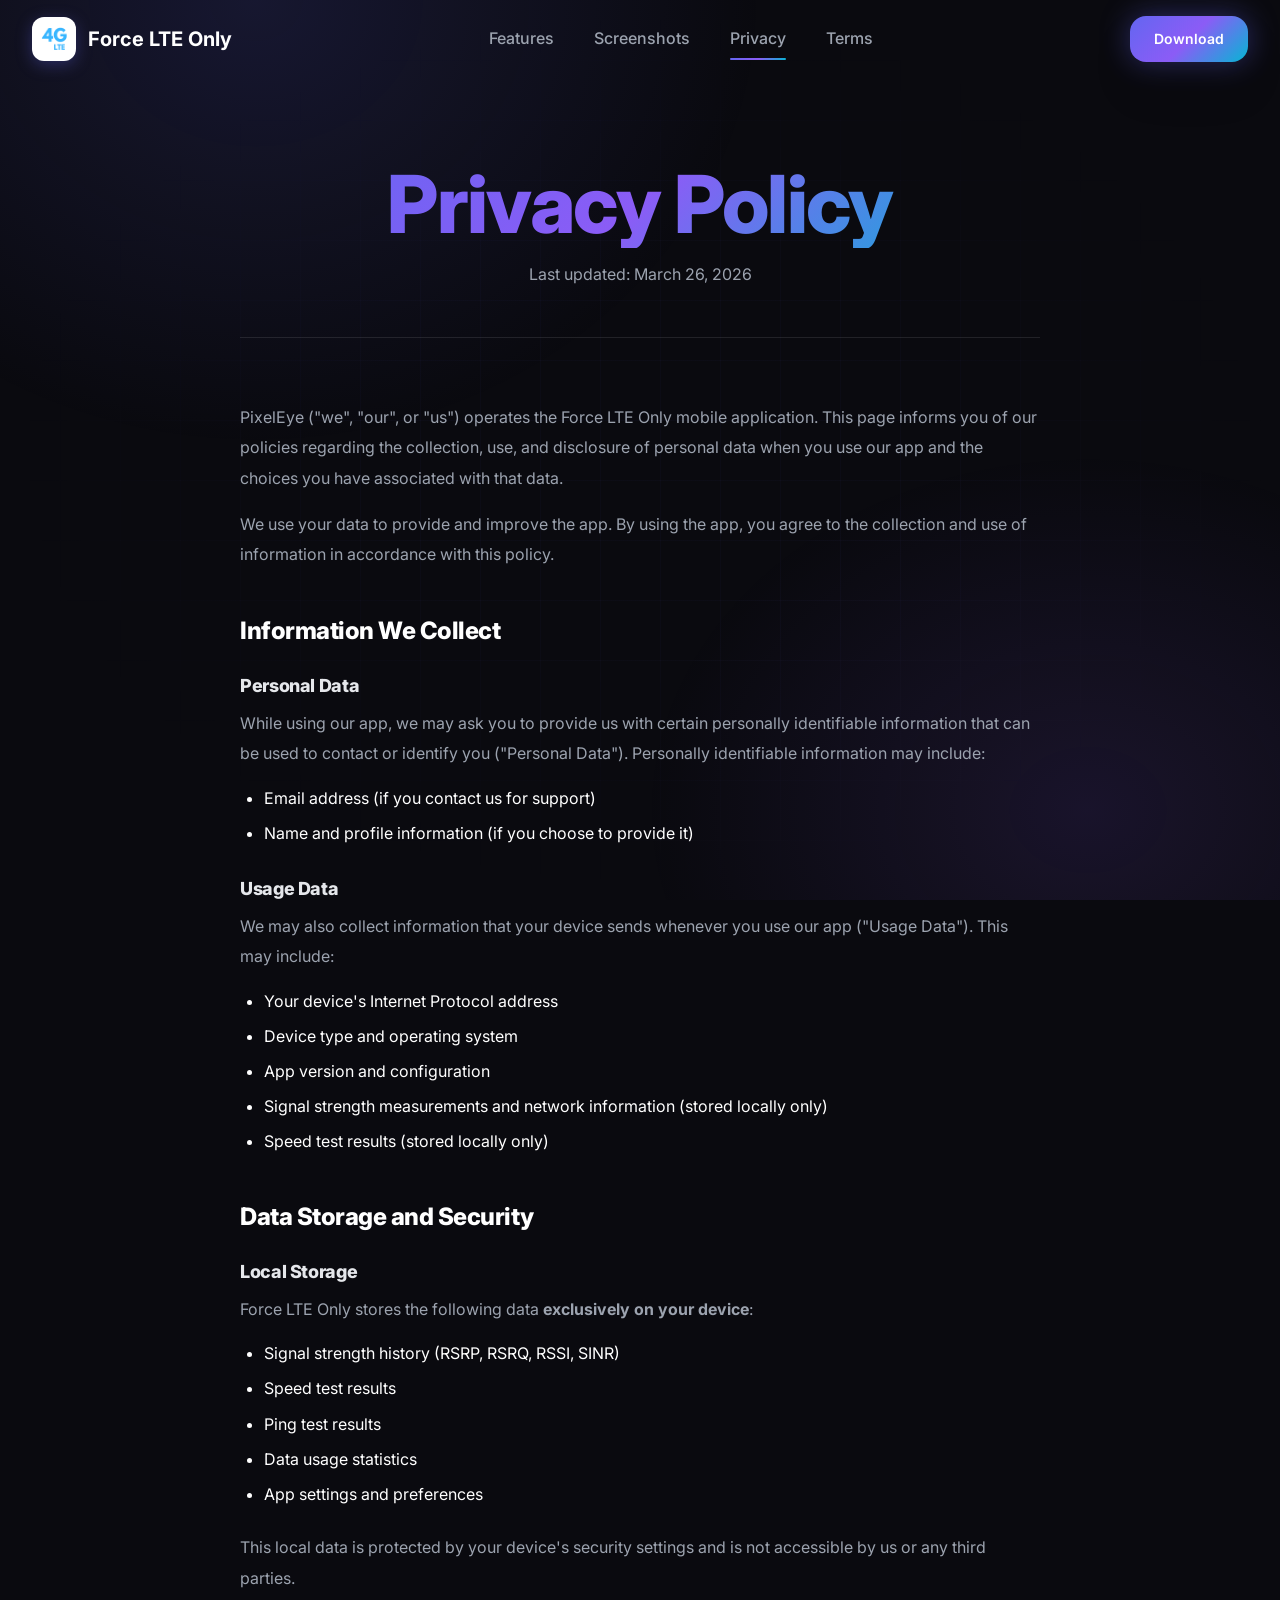
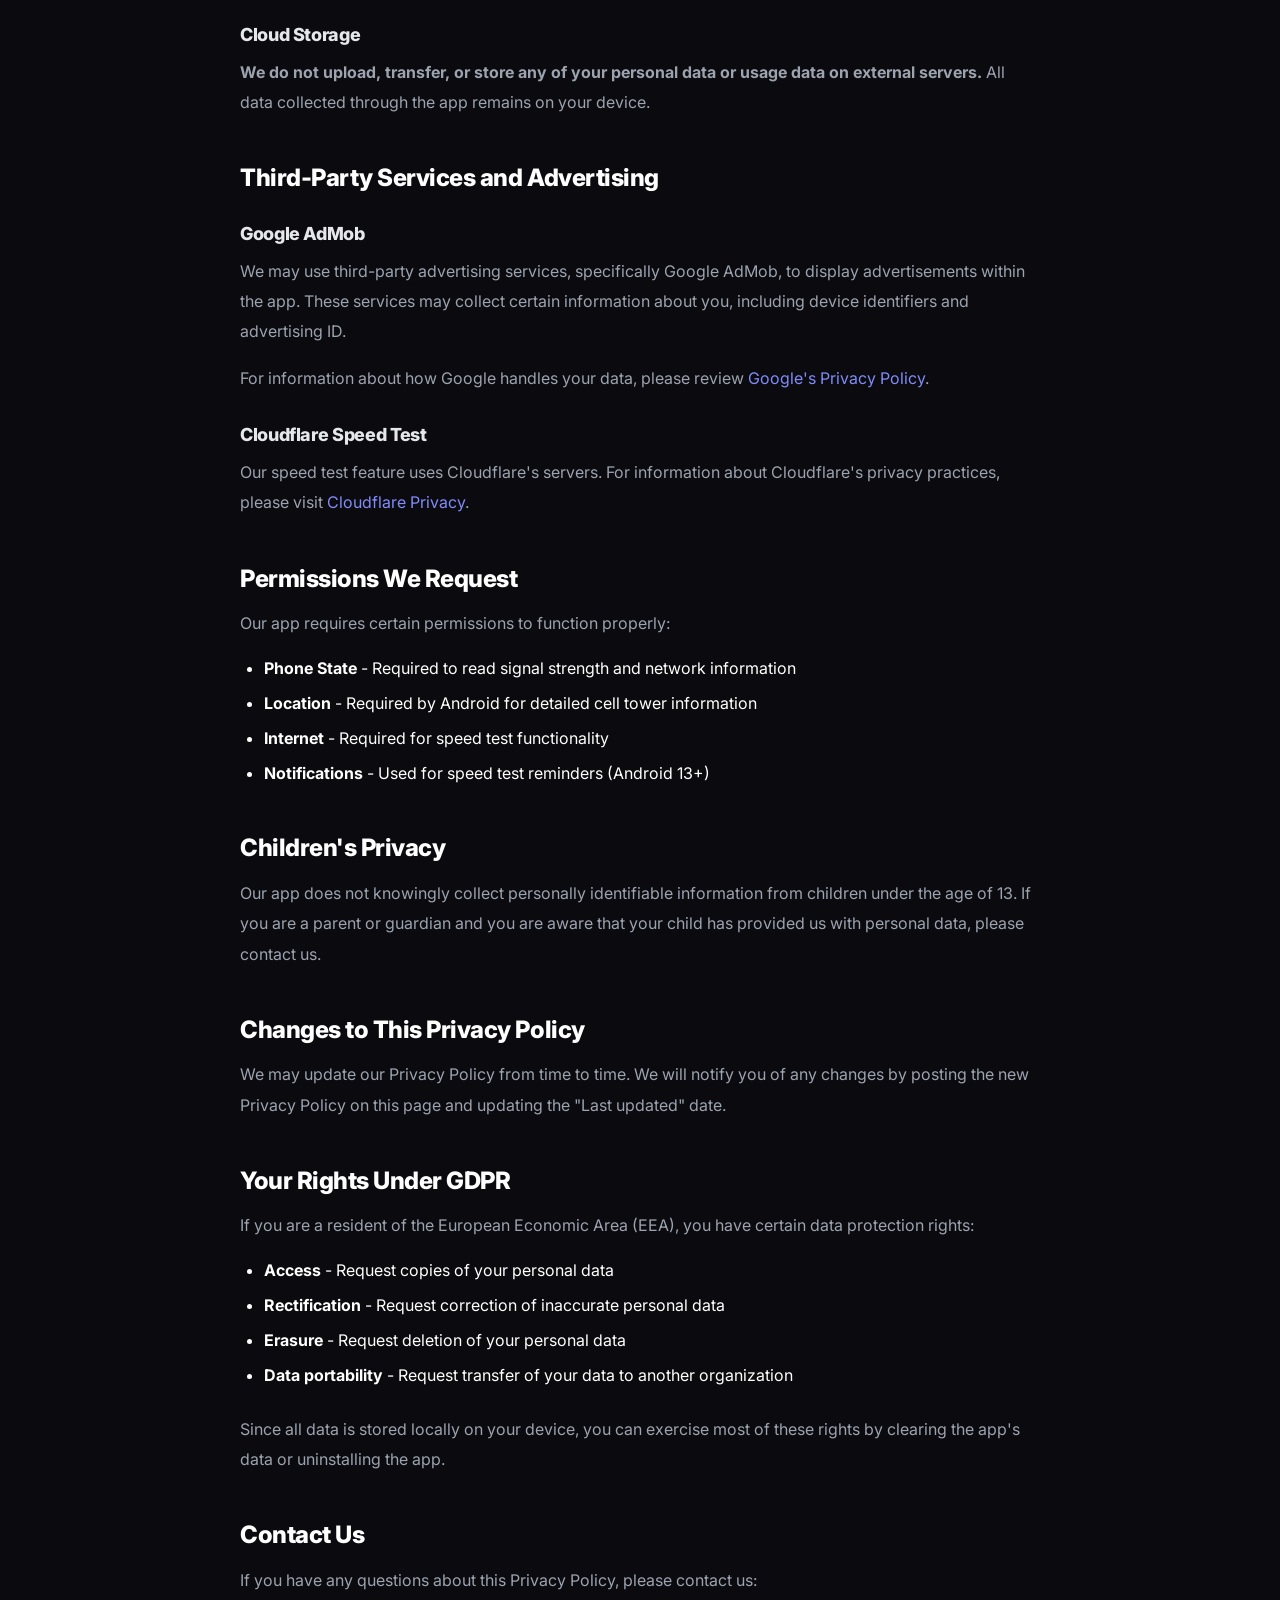
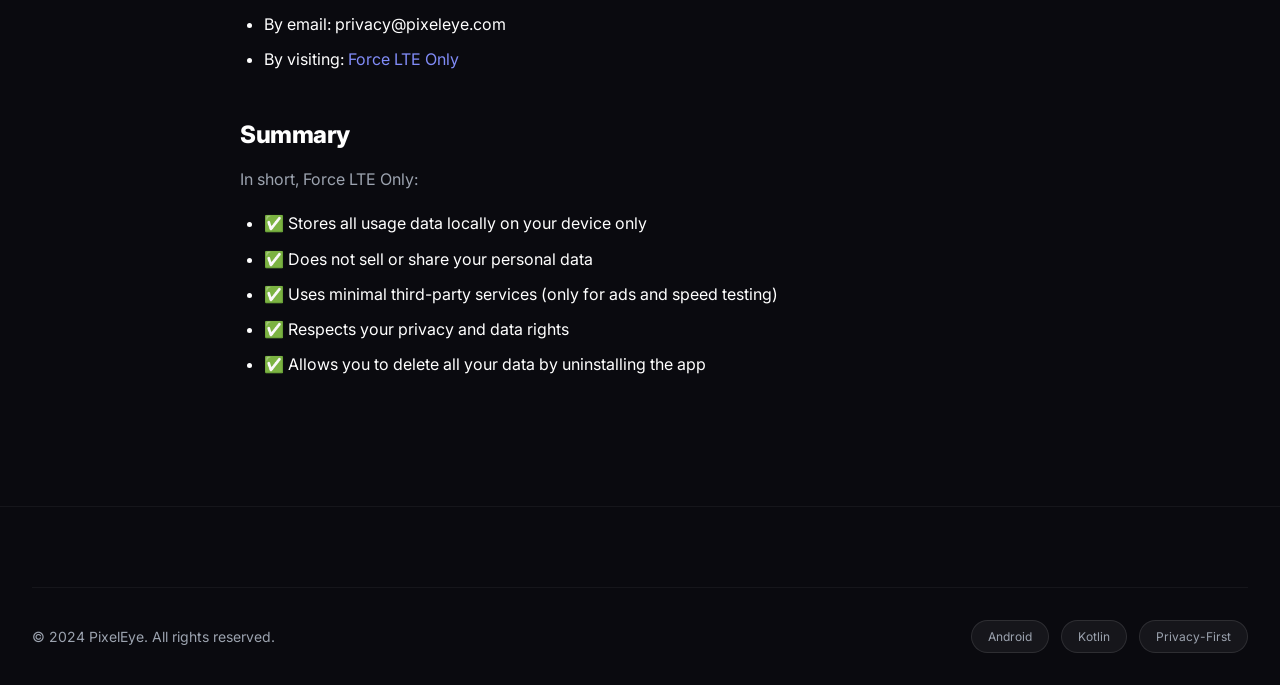
==== privacy.html @ 6b5d3175 "feat: Implement the initial website structure, styling, and core pages." ====
<!DOCTYPE html>
<html lang="en">
<head>
    <meta charset="UTF-8">
    <meta name="viewport" content="width=device-width, initial-scale=1.0">
    <meta name="description" content="Privacy Policy for Force LTE Only - Learn how we handle your data and privacy.">
    <meta name="author" content="PixelEye">
    <meta name="theme-color" content="#6366f1">
    <title>Privacy Policy - Force LTE Only</title>
    <link rel="stylesheet" href="styles.css">
    <link rel="preconnect" href="https://fonts.googleapis.com">
    <link rel="preconnect" href="https://fonts.gstatic.com" crossorigin>
    <link href="https://fonts.googleapis.com/css2?family=Inter:wght@300;400;500;600;700;800;900&display=swap" rel="stylesheet">
    <link rel="icon" type="image/png" href="assets/logo.png">
    <link rel="apple-touch-icon" href="assets/logo.png">
</head>
<body>
    <!-- Background Effects -->
    <div class="bg-gradient">
        <div class="grid-pattern"></div>
    </div>

    <!-- Navigation -->
    <nav class="navbar">
        <div class="container nav-container">
            <a href="index.html" class="logo">
                <img src="assets/logo.png" alt="Force LTE Only" width="44" height="44">
                <span>Force LTE Only</span>
            </a>
            <div class="nav-links">
                <a href="index.html#features">Features</a>
                <a href="index.html#screenshots">Screenshots</a>
                <a href="privacy.html" class="active">Privacy</a>
                <a href="terms.html">Terms</a>
            </div>
            <a href="https://play.google.com/store/apps/details?id=com.pixeleye.lteonly" class="btn btn-primary nav-cta" target="_blank">Download</a>
            <button class="mobile-menu-btn" aria-label="Menu">
                <span></span>
                <span></span>
                <span></span>
            </button>
        </div>
    </nav>

    <!-- Privacy Policy Content -->
    <main class="legal-page">
        <div class="container">
            <div class="legal-content fade-in">
                <div class="legal-header">
                    <h1>Privacy Policy</h1>
                    <p>Last updated: March 26, 2026</p>
                </div>

                <div class="legal-section">
                    <p>PixelEye ("we", "our", or "us") operates the Force LTE Only mobile application. This page informs you of our policies regarding the collection, use, and disclosure of personal data when you use our app and the choices you have associated with that data.</p>
                    <p>We use your data to provide and improve the app. By using the app, you agree to the collection and use of information in accordance with this policy.</p>
                </div>

                <div class="legal-section">
                    <h2>Information We Collect</h2>
                    <h3>Personal Data</h3>
                    <p>While using our app, we may ask you to provide us with certain personally identifiable information that can be used to contact or identify you ("Personal Data"). Personally identifiable information may include:</p>
                    <ul>
                        <li>Email address (if you contact us for support)</li>
                        <li>Name and profile information (if you choose to provide it)</li>
                    </ul>

                    <h3>Usage Data</h3>
                    <p>We may also collect information that your device sends whenever you use our app ("Usage Data"). This may include:</p>
                    <ul>
                        <li>Your device's Internet Protocol address</li>
                        <li>Device type and operating system</li>
                        <li>App version and configuration</li>
                        <li>Signal strength measurements and network information (stored locally only)</li>
                        <li>Speed test results (stored locally only)</li>
                    </ul>
                </div>

                <div class="legal-section">
                    <h2>Data Storage and Security</h2>
                    <h3>Local Storage</h3>
                    <p>Force LTE Only stores the following data <strong>exclusively on your device</strong>:</p>
                    <ul>
                        <li>Signal strength history (RSRP, RSRQ, RSSI, SINR)</li>
                        <li>Speed test results</li>
                        <li>Ping test results</li>
                        <li>Data usage statistics</li>
                        <li>App settings and preferences</li>
                    </ul>
                    <p>This local data is protected by your device's security settings and is not accessible by us or any third parties.</p>

                    <h3>Cloud Storage</h3>
                    <p><strong>We do not upload, transfer, or store any of your personal data or usage data on external servers.</strong> All data collected through the app remains on your device.</p>
                </div>

                <div class="legal-section">
                    <h2>Third-Party Services and Advertising</h2>
                    <h3>Google AdMob</h3>
                    <p>We may use third-party advertising services, specifically Google AdMob, to display advertisements within the app. These services may collect certain information about you, including device identifiers and advertising ID.</p>
                    <p>For information about how Google handles your data, please review <a href="https://policies.google.com/privacy" target="_blank">Google's Privacy Policy</a>.</p>

                    <h3>Cloudflare Speed Test</h3>
                    <p>Our speed test feature uses Cloudflare's servers. For information about Cloudflare's privacy practices, please visit <a href="https://www.cloudflare.com/privacy/" target="_blank">Cloudflare Privacy</a>.</p>
                </div>

                <div class="legal-section">
                    <h2>Permissions We Request</h2>
                    <p>Our app requires certain permissions to function properly:</p>
                    <ul>
                        <li><strong>Phone State</strong> - Required to read signal strength and network information</li>
                        <li><strong>Location</strong> - Required by Android for detailed cell tower information</li>
                        <li><strong>Internet</strong> - Required for speed test functionality</li>
                        <li><strong>Notifications</strong> - Used for speed test reminders (Android 13+)</li>
                    </ul>
                </div>

                <div class="legal-section">
                    <h2>Children's Privacy</h2>
                    <p>Our app does not knowingly collect personally identifiable information from children under the age of 13. If you are a parent or guardian and you are aware that your child has provided us with personal data, please contact us.</p>
                </div>

                <div class="legal-section">
                    <h2>Changes to This Privacy Policy</h2>
                    <p>We may update our Privacy Policy from time to time. We will notify you of any changes by posting the new Privacy Policy on this page and updating the "Last updated" date.</p>
                </div>

                <div class="legal-section">
                    <h2>Your Rights Under GDPR</h2>
                    <p>If you are a resident of the European Economic Area (EEA), you have certain data protection rights:</p>
                    <ul>
                        <li><strong>Access</strong> - Request copies of your personal data</li>
                        <li><strong>Rectification</strong> - Request correction of inaccurate personal data</li>
                        <li><strong>Erasure</strong> - Request deletion of your personal data</li>
                        <li><strong>Data portability</strong> - Request transfer of your data to another organization</li>
                    </ul>
                    <p>Since all data is stored locally on your device, you can exercise most of these rights by clearing the app's data or uninstalling the app.</p>
                </div>

                <div class="legal-section">
                    <h2>Contact Us</h2>
                    <p>If you have any questions about this Privacy Policy, please contact us:</p>
                    <ul>
                        <li>By email: privacy@pixeleye.com</li>
                        <li>By visiting: <a href="index.html">Force LTE Only</a></li>
                    </ul>
                </div>

                <div class="legal-section">
                    <h2>Summary</h2>
                    <p>In short, Force LTE Only:</p>
                    <ul>
                        <li>✅ Stores all usage data locally on your device only</li>
                        <li>✅ Does not sell or share your personal data</li>
                        <li>✅ Uses minimal third-party services (only for ads and speed testing)</li>
                        <li>✅ Respects your privacy and data rights</li>
                        <li>✅ Allows you to delete all your data by uninstalling the app</li>
                    </ul>
                </div>
            </div>
        </div>
    </main>

    <!-- Footer -->
    <footer class="footer">
        <div class="container">
            <div class="footer-bottom">
                <p>&copy; 2024 PixelEye. All rights reserved.</p>
                <div class="footer-badges">
                    <span class="badge">Android</span>
                    <span class="badge">Kotlin</span>
                    <span class="badge">Privacy-First</span>
                </div>
            </div>
        </div>
    </footer>

    <script src="script.js"></script>
</body>
</html>
---- styles.css ----
/* ==========================================
   Force LTE Only - Premium Website Styles
   ========================================== */

/* CSS Variables */
:root {
    --primary: #6366f1;
    --primary-dark: #4f46e5;
    --primary-light: #818cf8;
    --secondary: #8b5cf6;
    --accent: #06b6d4;
    --accent-cyan: #22d3ee;
    --dark: #0a0a0f;
    --dark-light: #111118;
    --dark-card: #1a1a24;
    --gray-600: #6b7280;
    --gray-400: #9ca3af;
    --gray-200: #e5e7eb;
    --gray-100: #f3f4f6;
    --white: #ffffff;
    --success: #10b981;
    --warning: #f59e0b;
    --gradient: linear-gradient(135deg, var(--primary) 0%, var(--secondary) 50%, var(--accent) 100%);
    --gradient-light: linear-gradient(135deg, var(--primary-light) 0%, var(--secondary) 100%);
    --gradient-hover: linear-gradient(135deg, var(--primary-dark) 0%, var(--primary) 100%);
    --glow-primary: 0 0 60px rgba(99, 102, 241, 0.4);
    --glow-secondary: 0 0 60px rgba(139, 92, 246, 0.3);
    --shadow-sm: 0 1px 2px rgba(0, 0, 0, 0.05);
    --shadow: 0 4px 6px -1px rgba(0, 0, 0, 0.1), 0 2px 4px -1px rgba(0, 0, 0, 0.06);
    --shadow-lg: 0 25px 50px -12px rgba(0, 0, 0, 0.25);
    --shadow-xl: 0 35px 60px -15px rgba(0, 0, 0, 0.3);
    --radius-sm: 0.5rem;
    --radius: 1rem;
    --radius-lg: 1.5rem;
    --radius-xl: 2rem;
    --transition: all 0.4s cubic-bezier(0.4, 0, 0.2, 1);
    --transition-slow: all 0.6s cubic-bezier(0.4, 0, 0.2, 1);
}

/* Reset & Base */
*, *::before, *::after {
    margin: 0;
    padding: 0;
    box-sizing: border-box;
}

html {
    scroll-behavior: smooth;
    font-size: 16px;
}

body {
    font-family: 'Inter', -apple-system, BlinkMacSystemFont, 'Segoe UI', sans-serif;
    line-height: 1.6;
    color: var(--white);
    background: var(--dark);
    overflow-x: hidden;
}

a {
    text-decoration: none;
    color: inherit;
    transition: var(--transition);
}

ul {
    list-style: none;
}

img {
    max-width: 100%;
    height: auto;
}

/* Logo Image */
.logo img {
    border-radius: 12px;
    filter: drop-shadow(0 4px 8px rgba(99, 102, 241, 0.3));
    transition: var(--transition);
}

.logo:hover img {
    transform: scale(1.05);
    filter: drop-shadow(0 6px 12px rgba(99, 102, 241, 0.4));
}

/* Container */
.container {
    max-width: 1280px;
    margin: 0 auto;
    padding: 0 2rem;
}

/* Typography */
h1, h2, h3, h4, h5, h6 {
    font-weight: 800;
    line-height: 1.1;
    letter-spacing: -0.02em;
}

h1 { font-size: clamp(2.5rem, 7vw, 5rem); }
h2 { font-size: clamp(2rem, 5vw, 3.5rem); }
h3 { font-size: 1.5rem; }

p {
    color: var(--gray-400);
    line-height: 1.8;
}

/* Buttons */
.btn {
    display: inline-flex;
    align-items: center;
    justify-content: center;
    gap: 0.75rem;
    padding: 1rem 2rem;
    font-size: 1rem;
    font-weight: 600;
    border-radius: var(--radius);
    border: none;
    cursor: pointer;
    transition: var(--transition);
    position: relative;
    overflow: hidden;
}

.btn::before {
    content: '';
    position: absolute;
    top: 0;
    left: -100%;
    width: 100%;
    height: 100%;
    background: linear-gradient(90deg, transparent, rgba(255,255,255,0.2), transparent);
    transition: var(--transition);
}

.btn:hover::before {
    left: 100%;
}

.btn-primary {
    background: var(--gradient);
    color: var(--white);
    box-shadow: var(--shadow-lg), 0 0 30px rgba(99, 102, 241, 0.4);
}

.btn-primary:hover {
    transform: translateY(-3px) scale(1.02);
    box-shadow: var(--shadow-xl), 0 0 50px rgba(99, 102, 241, 0.5);
}

.btn-secondary {
    background: rgba(255, 255, 255, 0.1);
    color: var(--white);
    border: 1px solid rgba(255, 255, 255, 0.2);
    backdrop-filter: blur(10px);
}

.btn-secondary:hover {
    background: rgba(255, 255, 255, 0.15);
    border-color: var(--primary);
    transform: translateY(-3px);
}

.btn-large {
    padding: 1.25rem 2.5rem;
    font-size: 1.125rem;
}

/* ==========================================
   Background Effects
   ========================================== */
.bg-gradient {
    position: fixed;
    top: 0;
    left: 0;
    right: 0;
    bottom: 0;
    pointer-events: none;
    z-index: -1;
    overflow: hidden;
}

.bg-gradient::before {
    content: '';
    position: absolute;
    top: -50%;
    left: -20%;
    width: 80%;
    height: 100%;
    background: radial-gradient(ellipse, rgba(99, 102, 241, 0.15) 0%, transparent 70%);
    animation: pulse 8s ease-in-out infinite;
}

.bg-gradient::after {
    content: '';
    position: absolute;
    bottom: -30%;
    right: -20%;
    width: 70%;
    height: 80%;
    background: radial-gradient(ellipse, rgba(139, 92, 246, 0.12) 0%, transparent 70%);
    animation: pulse 10s ease-in-out infinite reverse;
}

@keyframes pulse {
    0%, 100% { transform: scale(1) translate(0, 0); opacity: 1; }
    50% { transform: scale(1.1) translate(5%, 5%); opacity: 0.8; }
}

.grid-pattern {
    position: absolute;
    top: 0;
    left: 0;
    right: 0;
    bottom: 0;
    background-image: 
        linear-gradient(rgba(99, 102, 241, 0.03) 1px, transparent 1px),
        linear-gradient(90deg, rgba(99, 102, 241, 0.03) 1px, transparent 1px);
    background-size: 60px 60px;
    mask-image: radial-gradient(ellipse at center, black 30%, transparent 70%);
}

/* ==========================================
   Navigation
   ========================================== */
.navbar {
    position: fixed;
    top: 0;
    left: 0;
    right: 0;
    z-index: 1000;
    padding: 1rem 0;
    transition: var(--transition);
}

.navbar.scrolled {
    background: rgba(10, 10, 15, 0.8);
    backdrop-filter: blur(20px);
    border-bottom: 1px solid rgba(255, 255, 255, 0.05);
    padding: 0.75rem 0;
}

.nav-container {
    display: flex;
    align-items: center;
    justify-content: space-between;
}

.logo {
    display: flex;
    align-items: center;
    gap: 0.75rem;
    font-size: 1.25rem;
    font-weight: 700;
    color: var(--white);
}

.logo svg {
    filter: drop-shadow(0 0 20px rgba(99, 102, 241, 0.5));
}

.nav-links {
    display: flex;
    align-items: center;
    gap: 2.5rem;
}

.nav-links a {
    font-weight: 500;
    color: var(--gray-400);
    position: relative;
    padding: 0.5rem 0;
}

.nav-links a:hover {
    color: var(--white);
}

.nav-links a::after {
    content: '';
    position: absolute;
    bottom: 0;
    left: 0;
    width: 0;
    height: 2px;
    background: var(--gradient);
    transition: var(--transition);
    border-radius: 2px;
}

.nav-links a:hover::after,
.nav-links a.active::after {
    width: 100%;
}

.nav-cta {
    padding: 0.75rem 1.5rem;
    font-size: 0.875rem;
}

.mobile-menu-btn {
    display: none;
    flex-direction: column;
    gap: 6px;
    background: none;
    border: none;
    cursor: pointer;
    padding: 0.5rem;
    z-index: 1001;
}

.mobile-menu-btn span {
    width: 28px;
    height: 2px;
    background: var(--white);
    border-radius: 2px;
    transition: var(--transition);
}

.mobile-menu-btn.active span:nth-child(1) {
    transform: rotate(45deg) translate(6px, 6px);
}

.mobile-menu-btn.active span:nth-child(2) {
    opacity: 0;
    transform: translateX(-10px);
}

.mobile-menu-btn.active span:nth-child(3) {
    transform: rotate(-45deg) translate(6px, -6px);
}

/* ==========================================
   Hero Section
   ========================================== */
.hero {
    position: relative;
    min-height: 100vh;
    display: flex;
    align-items: center;
    padding: 8rem 0 4rem;
    overflow: hidden;
}

.hero-content {
    display: grid;
    grid-template-columns: 1fr 1fr;
    gap: 4rem;
    align-items: center;
}

.hero-badge {
    display: inline-flex;
    align-items: center;
    gap: 0.5rem;
    padding: 0.5rem 1rem 0.5rem 0.5rem;
    background: rgba(99, 102, 241, 0.15);
    border: 1px solid rgba(99, 102, 241, 0.3);
    border-radius: 3rem;
    margin-bottom: 1.5rem;
    font-size: 0.875rem;
    color: var(--primary-light);
    backdrop-filter: blur(10px);
}

.hero-badge span {
    background: var(--gradient);
    padding: 0.35rem 0.75rem;
    border-radius: 2rem;
    font-weight: 600;
}

.hero-text h1 {
    margin-bottom: 1.5rem;
    background: linear-gradient(135deg, var(--white) 0%, var(--gray-400) 100%);
    -webkit-background-clip: text;
    -webkit-text-fill-color: transparent;
    background-clip: text;
}

.hero-text h1 .gradient-text {
    background: var(--gradient);
    -webkit-background-clip: text;
    -webkit-text-fill-color: transparent;
    background-clip: text;
}

.hero-text > p {
    font-size: 1.25rem;
    margin-bottom: 2.5rem;
    max-width: 520px;
}

.hero-buttons {
    display: flex;
    gap: 1rem;
    margin-bottom: 3rem;
}

.hero-stats {
    display: flex;
    gap: 3rem;
    padding-top: 2rem;
    border-top: 1px solid rgba(255, 255, 255, 0.1);
}

.stat {
    display: flex;
    flex-direction: column;
}

.stat-value {
    font-size: 2rem;
    font-weight: 800;
    background: var(--gradient);
    -webkit-background-clip: text;
    -webkit-text-fill-color: transparent;
    background-clip: text;
}

.stat-label {
    font-size: 0.875rem;
    color: var(--gray-400);
}

/* Phone Mockup */
.hero-visual {
    display: flex;
    justify-content: center;
    perspective: 1500px;
}

.phone-container {
    position: relative;
    animation: float 8s ease-in-out infinite;
}

@keyframes float {
    0%, 100% { transform: translateY(0) rotateY(-5deg) rotateX(5deg); }
    50% { transform: translateY(-30px) rotateY(-5deg) rotateX(5deg); }
}

.phone-glow {
    position: absolute;
    top: 50%;
    left: 50%;
    transform: translate(-50%, -50%);
    width: 120%;
    height: 120%;
    background: radial-gradient(ellipse, rgba(99, 102, 241, 0.3) 0%, transparent 60%);
    filter: blur(60px);
    z-index: -1;
}

.phone-mockup {
    width: 300px;
    height: 600px;
    background: linear-gradient(145deg, #2a2a3a 0%, #1a1a24 100%);
    border-radius: 45px;
    padding: 12px;
    box-shadow: 
        0 50px 100px -20px rgba(0, 0, 0, 0.8),
        0 0 0 1px rgba(255, 255, 255, 0.1),
        inset 0 1px 0 rgba(255, 255, 255, 0.1);
}

.phone-screen {
    width: 100%;
    height: 100%;
    background: linear-gradient(180deg, #1e1e28 0%, #16161e 100%);
    border-radius: 36px;
    padding: 1.5rem;
    display: flex;
    flex-direction: column;
    gap: 1rem;
    color: var(--white);
    overflow: hidden;
}

.phone-notch {
    position: absolute;
    top: 12px;
    left: 50%;
    transform: translateX(-50%);
    width: 100px;
    height: 28px;
    background: #0a0a0f;
    border-radius: 0 0 16px 16px;
    z-index: 10;
}

.signal-bars {
    display: flex;
    align-items: flex-end;
    gap: 4px;
    height: 24px;
    margin-top: 2rem;
}

.signal-bars .bar {
    width: 5px;
    background: rgba(255, 255, 255, 0.2);
    border-radius: 2px;
    transition: var(--transition);
}

.signal-bars .bar:nth-child(1) { height: 25%; }
.signal-bars .bar:nth-child(2) { height: 50%; }
.signal-bars .bar:nth-child(3) { height: 75%; }
.signal-bars .bar:nth-child(4) { height: 100%; }
.signal-bars .bar:nth-child(5) { height: 100%; }

.signal-bars .bar.active {
    background: var(--success);
    box-shadow: 0 0 10px rgba(16, 185, 129, 0.5);
}

.phone-metrics {
    display: grid;
    grid-template-columns: 1fr 1fr;
    gap: 0.75rem;
}

.metric-card {
    background: rgba(255, 255, 255, 0.05);
    border: 1px solid rgba(255, 255, 255, 0.08);
    border-radius: var(--radius);
    padding: 0.875rem;
}

.metric-card.highlight {
    background: rgba(99, 102, 241, 0.15);
    border-color: rgba(99, 102, 241, 0.3);
}

.metric-label {
    font-size: 0.65rem;
    color: var(--gray-400);
    text-transform: uppercase;
    letter-spacing: 0.1em;
    margin-bottom: 0.25rem;
}

.metric-value {
    font-size: 1.25rem;
    font-weight: 700;
    color: var(--success);
}

.metric-card.highlight .metric-value {
    background: var(--gradient);
    -webkit-background-clip: text;
    -webkit-text-fill-color: transparent;
}

.speed-ring {
    flex: 1;
    display: flex;
    flex-direction: column;
    align-items: center;
    justify-content: center;
    position: relative;
}

.speed-ring svg {
    position: absolute;
    transform: rotate(-90deg);
}

.speed-ring-bg {
    fill: none;
    stroke: rgba(255, 255, 255, 0.1);
    stroke-width: 8;
}

.speed-ring-progress {
    fill: none;
    stroke: url(#speedGradient);
    stroke-width: 8;
    stroke-linecap: round;
    stroke-dasharray: 226;
    stroke-dashoffset: 226;
    transition: stroke-dashoffset 1s ease;
}

.speed-display {
    position: relative;
    z-index: 1;
    text-align: center;
}

.speed-value {
    font-size: 3.5rem;
    font-weight: 800;
    background: var(--gradient);
    -webkit-background-clip: text;
    -webkit-text-fill-color: transparent;
    line-height: 1;
}

.speed-unit {
    font-size: 1rem;
    color: var(--gray-400);
    text-transform: uppercase;
    letter-spacing: 0.2em;
}

/* ==========================================
   Marquee Section
   ========================================== */
.marquee-section {
    padding: 3rem 0;
    background: rgba(255, 255, 255, 0.02);
    border-top: 1px solid rgba(255, 255, 255, 0.05);
    border-bottom: 1px solid rgba(255, 255, 255, 0.05);
    overflow: hidden;
}

.marquee {
    display: flex;
    animation: marquee 30s linear infinite;
}

.marquee-item {
    display: flex;
    align-items: center;
    gap: 1rem;
    padding: 0 3rem;
    white-space: nowrap;
    font-size: 1.25rem;
    font-weight: 600;
    color: var(--gray-400);
}

.marquee-item span {
    background: var(--gradient);
    -webkit-background-clip: text;
    -webkit-text-fill-color: transparent;
}

.marquee-dot {
    width: 8px;
    height: 8px;
    background: var(--primary);
    border-radius: 50%;
}

@keyframes marquee {
    0% { transform: translateX(0); }
    100% { transform: translateX(-50%); }
}

/* ==========================================
   Features Section
   ========================================== */
.features {
    padding: 8rem 0;
    position: relative;
}

.section-header {
    text-align: center;
    max-width: 700px;
    margin: 0 auto 5rem;
}

.section-badge {
    display: inline-flex;
    align-items: center;
    gap: 0.5rem;
    padding: 0.5rem 1.25rem;
    background: rgba(99, 102, 241, 0.1);
    border: 1px solid rgba(99, 102, 241, 0.2);
    border-radius: 3rem;
    font-size: 0.875rem;
    font-weight: 600;
    color: var(--primary-light);
    text-transform: uppercase;
    letter-spacing: 0.1em;
    margin-bottom: 1.5rem;
}

.section-header h2 {
    margin-bottom: 1.5rem;
}

.section-header p {
    font-size: 1.125rem;
}

.features-grid {
    display: grid;
    grid-template-columns: repeat(3, 1fr);
    gap: 2rem;
}

.feature-card {
    position: relative;
    background: rgba(26, 26, 36, 0.6);
    border: 1px solid rgba(255, 255, 255, 0.05);
    border-radius: var(--radius-lg);
    padding: 2.5rem;
    transition: var(--transition);
    backdrop-filter: blur(20px);
}

.feature-card::before {
    content: '';
    position: absolute;
    inset: 0;
    border-radius: var(--radius-lg);
    padding: 1px;
    background: linear-gradient(135deg, rgba(255,255,255,0.1), transparent 50%);
    mask: linear-gradient(#fff 0 0) content-box, linear-gradient(#fff 0 0);
    mask-composite: xor;
    -webkit-mask-composite: xor;
    pointer-events: none;
}

.feature-card:hover {
    transform: translateY(-10px);
    border-color: rgba(99, 102, 241, 0.3);
    box-shadow: 0 20px 40px rgba(99, 102, 241, 0.15);
}

.feature-icon {
    width: 72px;
    height: 72px;
    background: linear-gradient(135deg, rgba(99, 102, 241, 0.2) 0%, rgba(139, 92, 246, 0.2) 100%);
    border-radius: var(--radius);
    display: flex;
    align-items: center;
    justify-content: center;
    margin-bottom: 1.5rem;
    color: var(--primary-light);
    border: 1px solid rgba(99, 102, 241, 0.2);
}

.feature-card h3 {
    margin-bottom: 0.75rem;
    color: var(--white);
}

/* ==========================================
   Screenshots Section
   ========================================== */
.screenshots {
    padding: 8rem 0;
    background: linear-gradient(180deg, transparent 0%, rgba(99, 102, 241, 0.03) 50%, transparent 100%);
}

.screenshots-carousel {
    display: grid;
    grid-template-columns: repeat(4, 1fr);
    gap: 2rem;
    margin-top: 4rem;
}

.screenshot-card {
    position: relative;
    border-radius: var(--radius-lg);
    overflow: hidden;
    transition: var(--transition);
    cursor: pointer;
}

.screenshot-card::after {
    content: '';
    position: absolute;
    inset: 0;
    border-radius: var(--radius-lg);
    padding: 2px;
    background: linear-gradient(135deg, var(--primary), var(--secondary));
    mask: linear-gradient(#fff 0 0) content-box, linear-gradient(#fff 0 0);
    mask-composite: xor;
    -webkit-mask-composite: xor;
    opacity: 0;
    transition: var(--transition);
}

.screenshot-card:hover {
    transform: scale(1.05) translateY(-10px);
    z-index: 10;
}

.screenshot-card:hover::after {
    opacity: 1;
}

.screenshot-card img {
    width: 100%;
    height: auto;
    display: block;
    border-radius: var(--radius-lg);
}

.placeholder-img {
    aspect-ratio: 9/19;
    display: flex;
    flex-direction: column;
    align-items: center;
    justify-content: center;
    background: linear-gradient(145deg, var(--dark-card) 0%, var(--dark-light) 100%);
    border-radius: var(--radius-lg);
    border: 1px solid rgba(255, 255, 255, 0.05);
    color: var(--gray-400);
}

.placeholder-img span {
    font-size: 5rem;
    margin-bottom: 1rem;
    filter: grayscale(0.5);
}

.placeholder-img p {
    font-weight: 600;
    color: var(--gray-400);
}

.screenshot-label {
    position: absolute;
    bottom: 0;
    left: 0;
    right: 0;
    padding: 1.5rem;
    background: linear-gradient(transparent, rgba(0,0,0,0.9));
    opacity: 0;
    transition: var(--transition);
}

.screenshot-card:hover .screenshot-label {
    opacity: 1;
}

.screenshot-label span {
    font-weight: 600;
    font-size: 1rem;
}

/* ==========================================
   Specs Section
   ========================================== */
.specs {
    padding: 6rem 0;
    position: relative;
}

.specs-grid {
    display: grid;
    grid-template-columns: repeat(4, 1fr);
    gap: 2rem;
}

.spec-item {
    display: flex;
    align-items: flex-start;
    gap: 1.5rem;
    padding: 2rem;
    background: rgba(26, 26, 36, 0.5);
    border: 1px solid rgba(255, 255, 255, 0.05);
    border-radius: var(--radius-lg);
    transition: var(--transition);
}

.spec-item:hover {
    background: rgba(99, 102, 241, 0.1);
    border-color: rgba(99, 102, 241, 0.3);
    transform: translateY(-5px);
}

.spec-icon {
    font-size: 2.5rem;
    line-height: 1;
}

.spec-content h4 {
    margin-bottom: 0.5rem;
    font-size: 1.125rem;
}

.spec-content p {
    font-size: 0.875rem;
    margin: 0;
}

/* ==========================================
   CTA Section
   ========================================== */
.cta {
    padding: 10rem 0;
    position: relative;
    overflow: hidden;
}

.cta::before {
    content: '';
    position: absolute;
    top: 0;
    left: 50%;
    transform: translateX(-50%);
    width: 200%;
    height: 100%;
    background: radial-gradient(ellipse at center top, rgba(99, 102, 241, 0.2) 0%, transparent 60%);
}

.cta-content {
    position: relative;
    text-align: center;
    max-width: 700px;
    margin: 0 auto;
}

.cta-content h2 {
    margin-bottom: 1.5rem;
}

.cta-content p {
    font-size: 1.25rem;
    margin-bottom: 3rem;
}

.cta-buttons {
    display: flex;
    justify-content: center;
    gap: 1rem;
}

.cta-glow {
    position: absolute;
    top: 50%;
    left: 50%;
    transform: translate(-50%, -50%);
    width: 400px;
    height: 400px;
    background: radial-gradient(circle, rgba(99, 102, 241, 0.3) 0%, transparent 70%);
    filter: blur(80px);
    pointer-events: none;
}

/* ==========================================
   Footer
   ========================================== */
.footer {
    padding: 5rem 0 2rem;
    border-top: 1px solid rgba(255, 255, 255, 0.05);
}

.footer-grid {
    display: grid;
    grid-template-columns: 2fr 1fr 1fr 1fr;
    gap: 4rem;
    margin-bottom: 4rem;
}

.footer-brand .logo {
    margin-bottom: 1.5rem;
}

.footer-brand p {
    max-width: 320px;
    margin-bottom: 2rem;
}

.social-links {
    display: flex;
    gap: 1rem;
}

.social-link {
    width: 44px;
    height: 44px;
    display: flex;
    align-items: center;
    justify-content: center;
    background: rgba(255, 255, 255, 0.05);
    border: 1px solid rgba(255, 255, 255, 0.1);
    border-radius: var(--radius);
    color: var(--gray-400);
    transition: var(--transition);
}

.social-link:hover {
    background: var(--primary);
    border-color: var(--primary);
    color: var(--white);
    transform: translateY(-3px);
}

.footer-links h4 {
    margin-bottom: 1.5rem;
    font-size: 1rem;
    color: var(--white);
}

.footer-links ul {
    display: flex;
    flex-direction: column;
    gap: 0.75rem;
}

.footer-links a {
    color: var(--gray-400);
    transition: var(--transition);
}

.footer-links a:hover {
    color: var(--primary-light);
    padding-left: 0.5rem;
}

.footer-bottom {
    padding-top: 2rem;
    border-top: 1px solid rgba(255, 255, 255, 0.05);
    display: flex;
    justify-content: space-between;
    align-items: center;
}

.footer-bottom p {
    font-size: 0.875rem;
}

.footer-badges {
    display: flex;
    gap: 0.75rem;
}

.badge {
    padding: 0.35rem 1rem;
    background: rgba(255, 255, 255, 0.05);
    border: 1px solid rgba(255, 255, 255, 0.1);
    border-radius: 2rem;
    font-size: 0.75rem;
    color: var(--gray-400);
}

/* ==========================================
   Legal Pages
   ========================================== */
.legal-page {
    padding: 10rem 0 5rem;
    min-height: 100vh;
}

.legal-content {
    max-width: 800px;
    margin: 0 auto;
}

.legal-header {
    text-align: center;
    margin-bottom: 4rem;
    padding-bottom: 3rem;
    border-bottom: 1px solid rgba(255, 255, 255, 0.1);
}

.legal-header h1 {
    margin-bottom: 0.75rem;
    background: var(--gradient);
    -webkit-background-clip: text;
    -webkit-text-fill-color: transparent;
    background-clip: text;
}

.legal-header p {
    color: var(--gray-400);
}

.legal-section {
    margin-bottom: 3rem;
}

.legal-section h2 {
    font-size: 1.5rem;
    margin-bottom: 1rem;
    color: var(--white);
}

.legal-section h3 {
    font-size: 1.125rem;
    margin: 2rem 0 0.75rem;
    color: var(--gray-200);
}

.legal-section p {
    margin-bottom: 1rem;
    line-height: 1.9;
}

.legal-section ul {
    list-style: disc;
    padding-left: 1.5rem;
    margin-bottom: 1.5rem;
}

.legal-section li {
    margin-bottom: 0.5rem;
    line-height: 1.7;
}

.legal-section a {
    color: var(--primary-light);
}

.legal-section a:hover {
    text-decoration: underline;
}

.last-updated {
    display: inline-block;
    padding: 0.5rem 1.25rem;
    background: rgba(99, 102, 241, 0.1);
    border: 1px solid rgba(99, 102, 241, 0.2);
    border-radius: var(--radius);
    font-size: 0.875rem;
    color: var(--primary-light);
    margin-bottom: 2rem;
}

/* ==========================================
   Animations
   ========================================== */
.fade-in {
    opacity: 0;
    transform: translateY(30px);
    transition: opacity 0.6s ease, transform 0.6s ease;
}

.fade-in.visible {
    opacity: 1;
    transform: translateY(0);
}

.slide-in-left {
    opacity: 0;
    transform: translateX(-50px);
    transition: opacity 0.6s ease, transform 0.6s ease;
}

.slide-in-left.visible {
    opacity: 1;
    transform: translateX(0);
}

.slide-in-right {
    opacity: 0;
    transform: translateX(50px);
    transition: opacity 0.6s ease, transform 0.6s ease;
}

.slide-in-right.visible {
    opacity: 1;
    transform: translateX(0);
}

.scale-in {
    opacity: 0;
    transform: scale(0.9);
    transition: opacity 0.6s ease, transform 0.6s ease;
}

.scale-in.visible {
    opacity: 1;
    transform: scale(1);
}

/* ==========================================
   Responsive Design
   ========================================== */
@media (max-width: 1200px) {
    .features-grid {
        grid-template-columns: repeat(2, 1fr);
    }
    
    .screenshots-carousel {
        grid-template-columns: repeat(2, 1fr);
    }
    
    .specs-grid {
        grid-template-columns: repeat(2, 1fr);
    }
    
    .footer-grid {
        grid-template-columns: 1fr 1fr;
        gap: 3rem;
    }
}

@media (max-width: 968px) {
    .hero-content {
        grid-template-columns: 1fr;
        text-align: center;
    }
    
    .hero-text > p {
        margin-left: auto;
        margin-right: auto;
    }
    
    .hero-buttons {
        justify-content: center;
    }
    
    .hero-stats {
        justify-content: center;
    }
    
    .hero-visual {
        order: -1;
    }
    
    .phone-mockup {
        width: 260px;
        height: 520px;
    }
    
    .phone-container {
        animation: none;
    }
}

@media (max-width: 768px) {
    .nav-links {
        display: none;
        position: fixed;
        top: 0;
        left: 0;
        right: 0;
        bottom: 0;
        background: rgba(10, 10, 15, 0.98);
        backdrop-filter: blur(20px);
        flex-direction: column;
        justify-content: center;
        align-items: center;
        gap: 2rem;
        z-index: 999;
    }
    
    .nav-links.active {
        display: flex;
    }
    
    .nav-links a {
        font-size: 1.5rem;
    }
    
    .mobile-menu-btn {
        display: flex;
    }
    
    .hero {
        padding-top: 6rem;
    }
    
    .hero-buttons {
        flex-direction: column;
        align-items: center;
    }
    
    .hero-stats {
        flex-wrap: wrap;
        gap: 2rem;
    }
    
    .features-grid {
        grid-template-columns: 1fr;
    }
    
    .screenshots-carousel {
        grid-template-columns: 1fr;
    }
    
    .specs-grid {
        grid-template-columns: 1fr;
    }
    
    .cta-buttons {
        flex-direction: column;
        align-items: center;
    }
    
    .footer-grid {
        grid-template-columns: 1fr;
        gap: 2rem;
        text-align: center;
    }
    
    .footer-brand p {
        max-width: none;
    }
    
    .social-links {
        justify-content: center;
    }
    
    .footer-bottom {
        flex-direction: column;
        gap: 1.5rem;
        text-align: center;
    }
}

@media (max-width: 480px) {
    html {
        font-size: 14px;
    }
    
    .container {
        padding: 0 1.25rem;
    }
    
    .phone-mockup {
        width: 220px;
        height: 440px;
    }
    
    .feature-card {
        padding: 1.5rem;
    }
    
    .spec-item {
        padding: 1.5rem;
    }
}
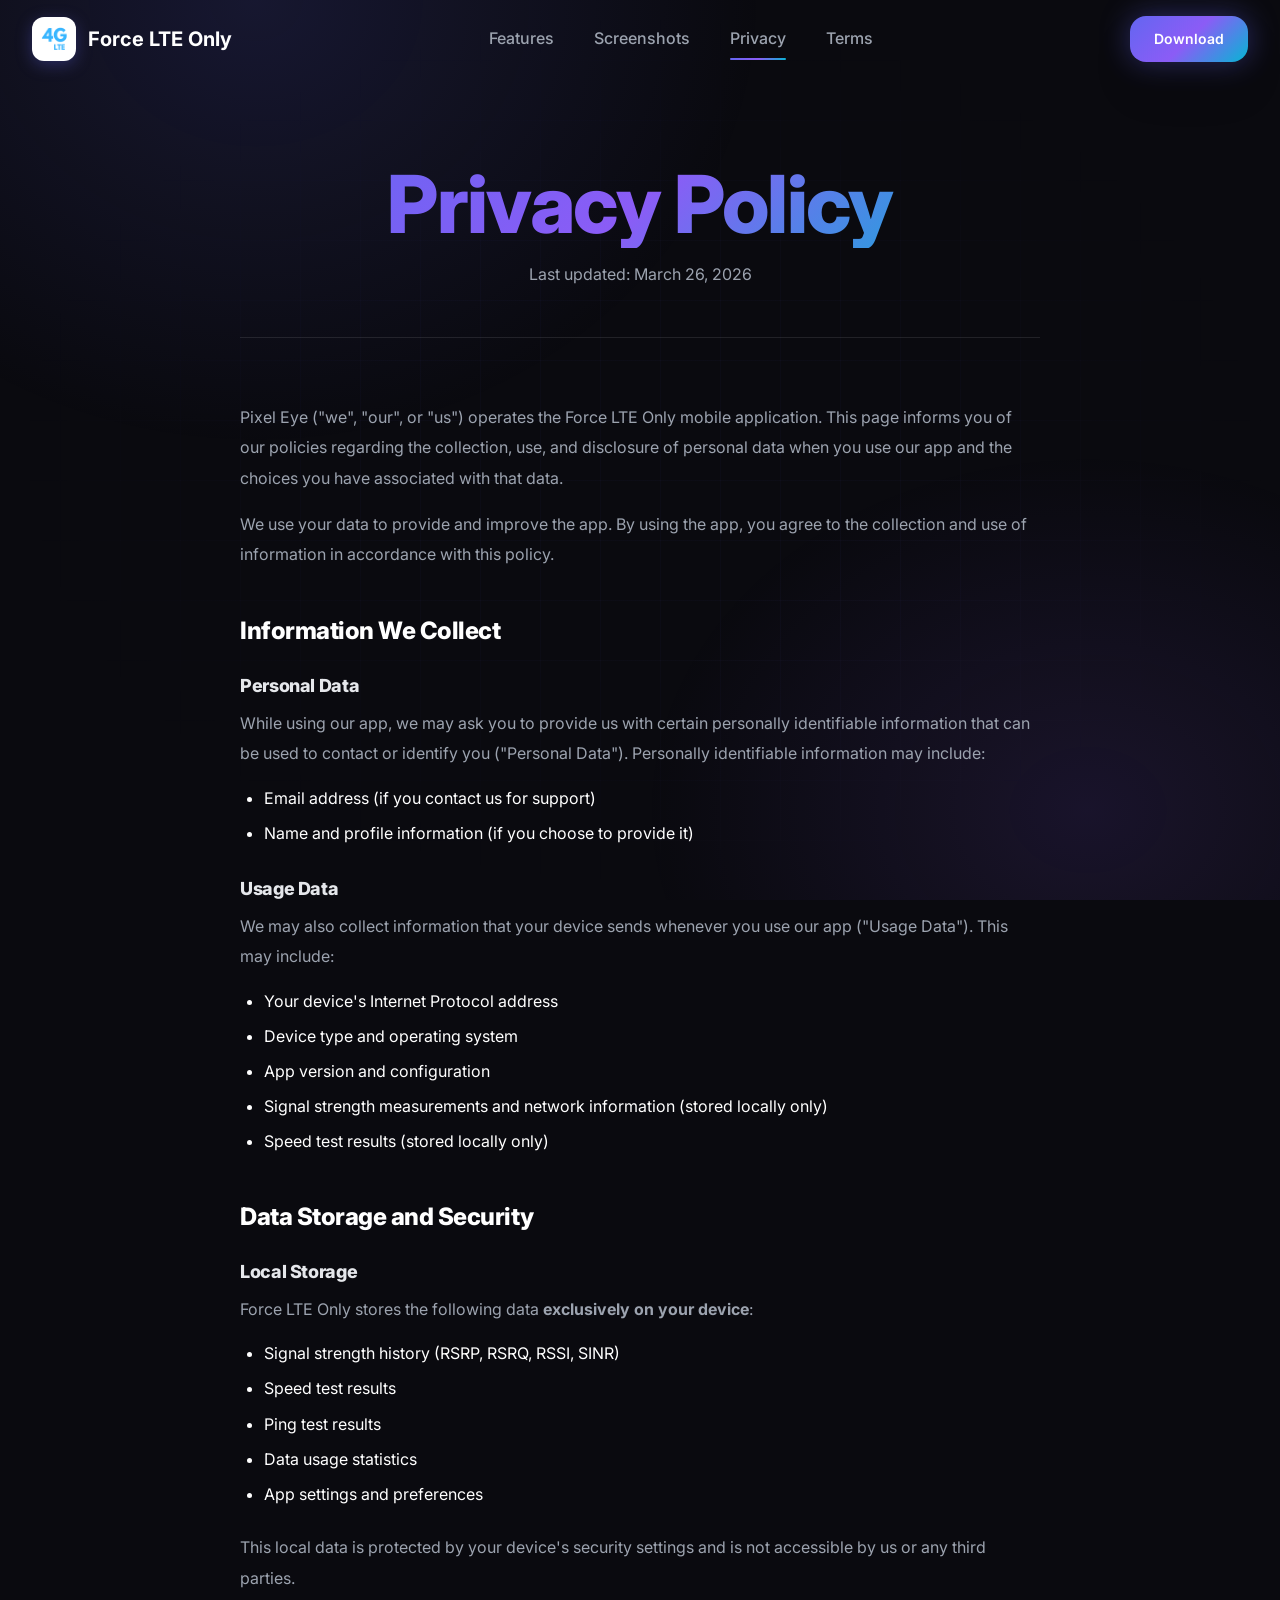
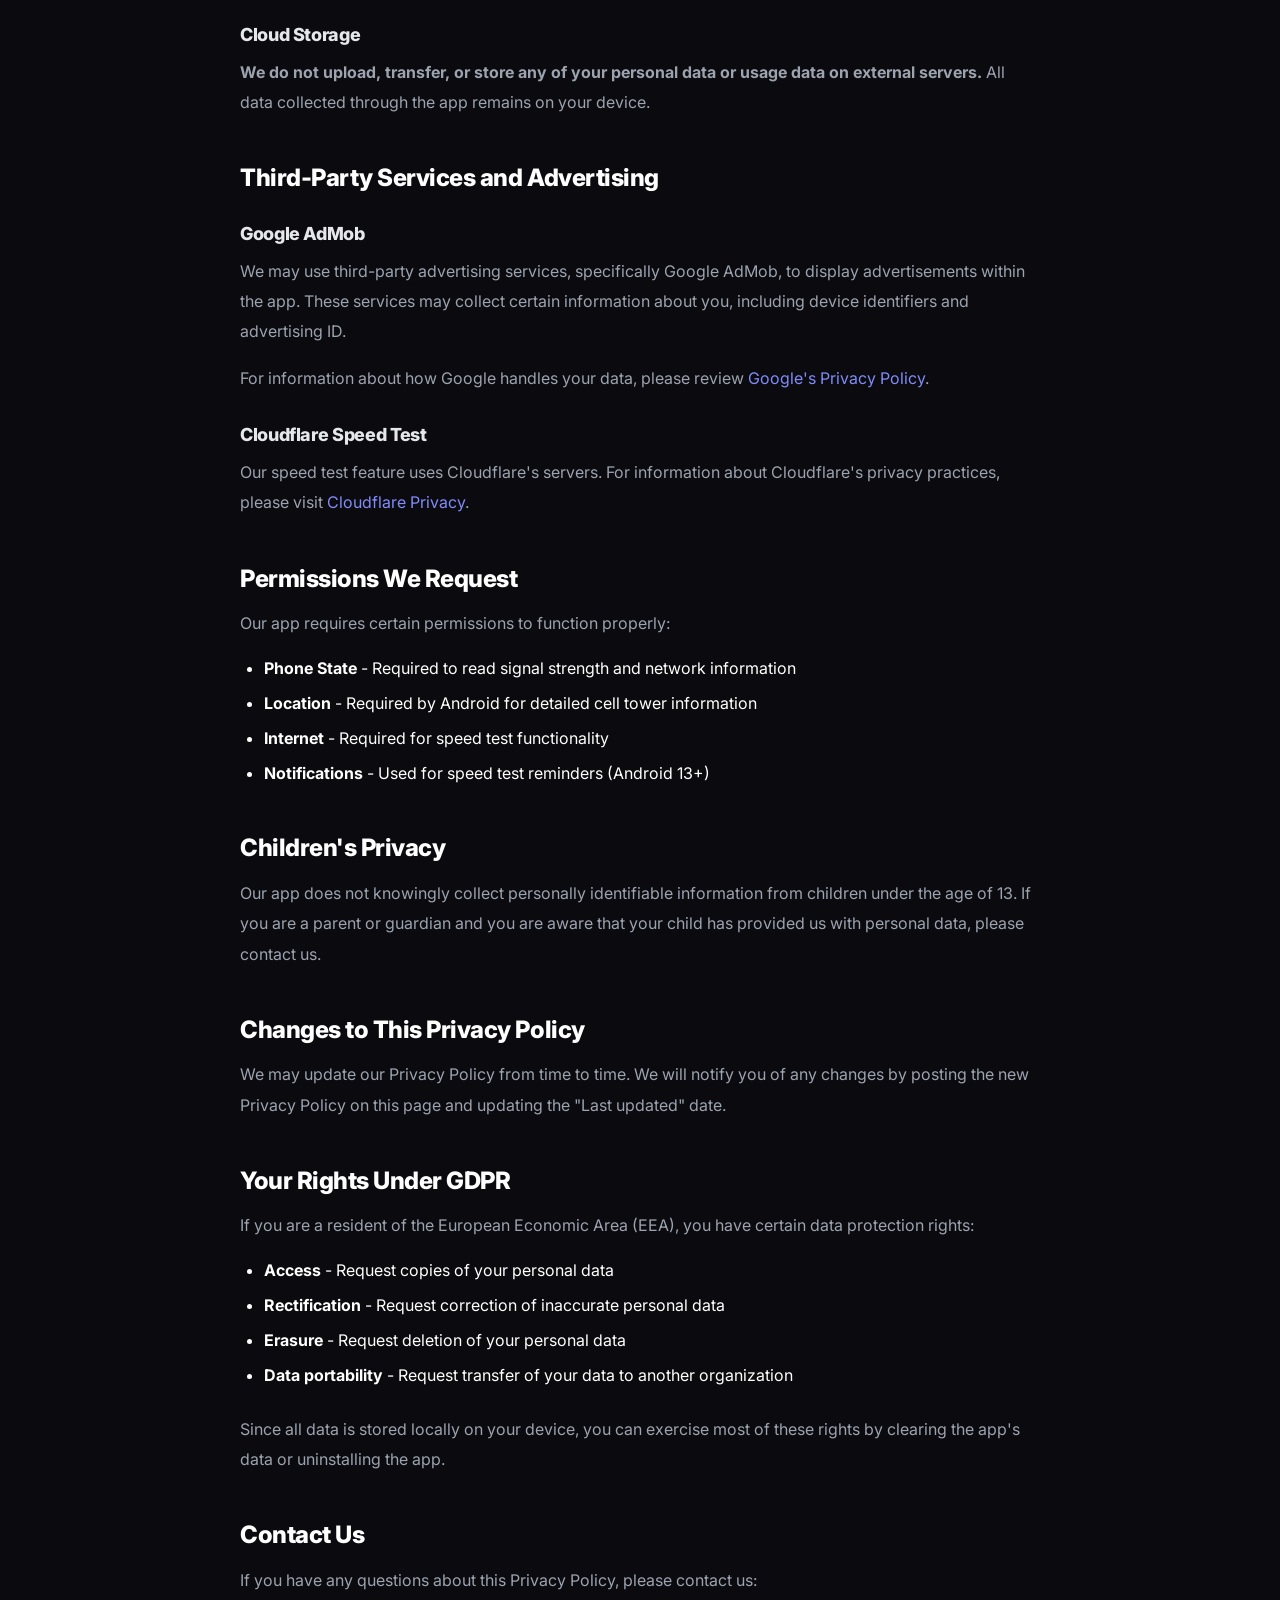
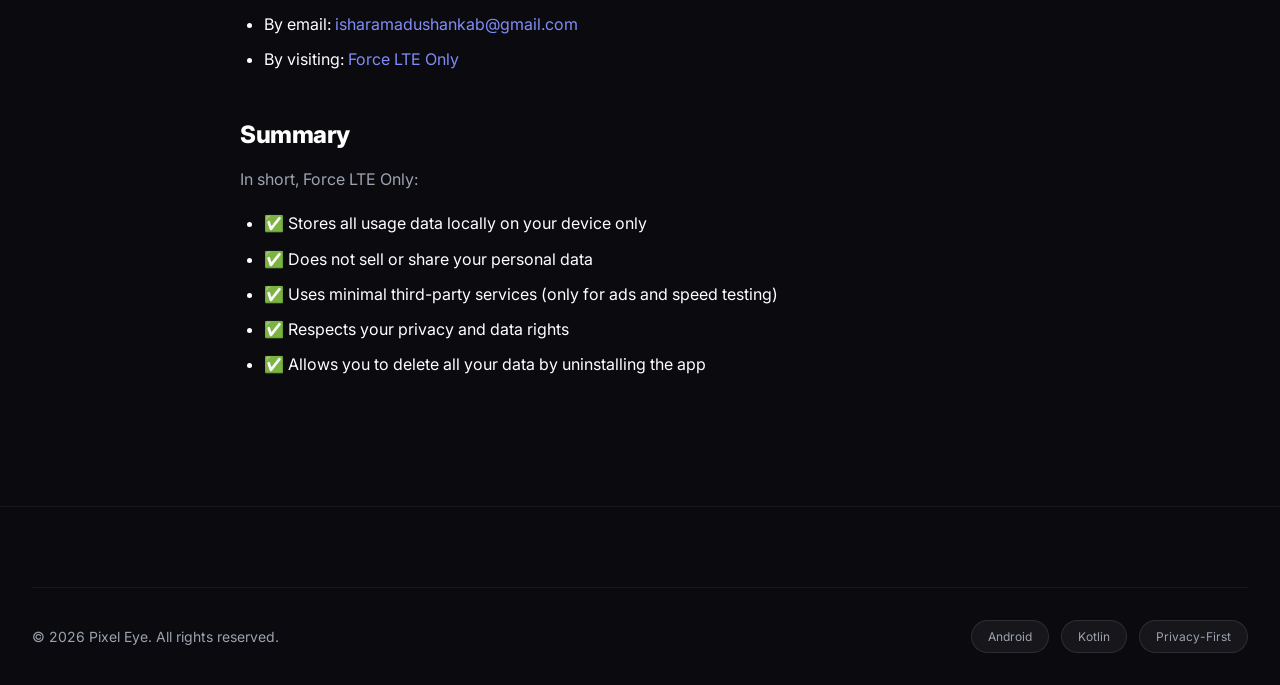
==== commit d6c2d369: "chore: Update website author, copyright year, contact details, and app version across pages." ====
--- a/privacy.html
+++ b/privacy.html
@@ -4,7 +4,7 @@
     <meta charset="UTF-8">
     <meta name="viewport" content="width=device-width, initial-scale=1.0">
     <meta name="description" content="Privacy Policy for Force LTE Only - Learn how we handle your data and privacy.">
-    <meta name="author" content="PixelEye">
+    <meta name="author" content="Ishara Madhusanka">
     <meta name="theme-color" content="#6366f1">
     <title>Privacy Policy - Force LTE Only</title>
     <link rel="stylesheet" href="styles.css">
@@ -52,7 +52,7 @@
                 </div>
 
                 <div class="legal-section">
-                    <p>PixelEye ("we", "our", or "us") operates the Force LTE Only mobile application. This page informs you of our policies regarding the collection, use, and disclosure of personal data when you use our app and the choices you have associated with that data.</p>
+                    <p>Pixel Eye ("we", "our", or "us") operates the Force LTE Only mobile application. This page informs you of our policies regarding the collection, use, and disclosure of personal data when you use our app and the choices you have associated with that data.</p>
                     <p>We use your data to provide and improve the app. By using the app, you agree to the collection and use of information in accordance with this policy.</p>
                 </div>
 
@@ -140,7 +140,7 @@
                     <h2>Contact Us</h2>
                     <p>If you have any questions about this Privacy Policy, please contact us:</p>
                     <ul>
-                        <li>By email: privacy@pixeleye.com</li>
+                        <li>By email: <a href="mailto:isharamadushankab@gmail.com">isharamadushankab@gmail.com</a></li>
                         <li>By visiting: <a href="index.html">Force LTE Only</a></li>
                     </ul>
                 </div>
@@ -164,7 +164,7 @@
     <footer class="footer">
         <div class="container">
             <div class="footer-bottom">
-                <p>&copy; 2024 PixelEye. All rights reserved.</p>
+                <p>&copy; 2026 Pixel Eye. All rights reserved.</p>
                 <div class="footer-badges">
                     <span class="badge">Android</span>
                     <span class="badge">Kotlin</span>
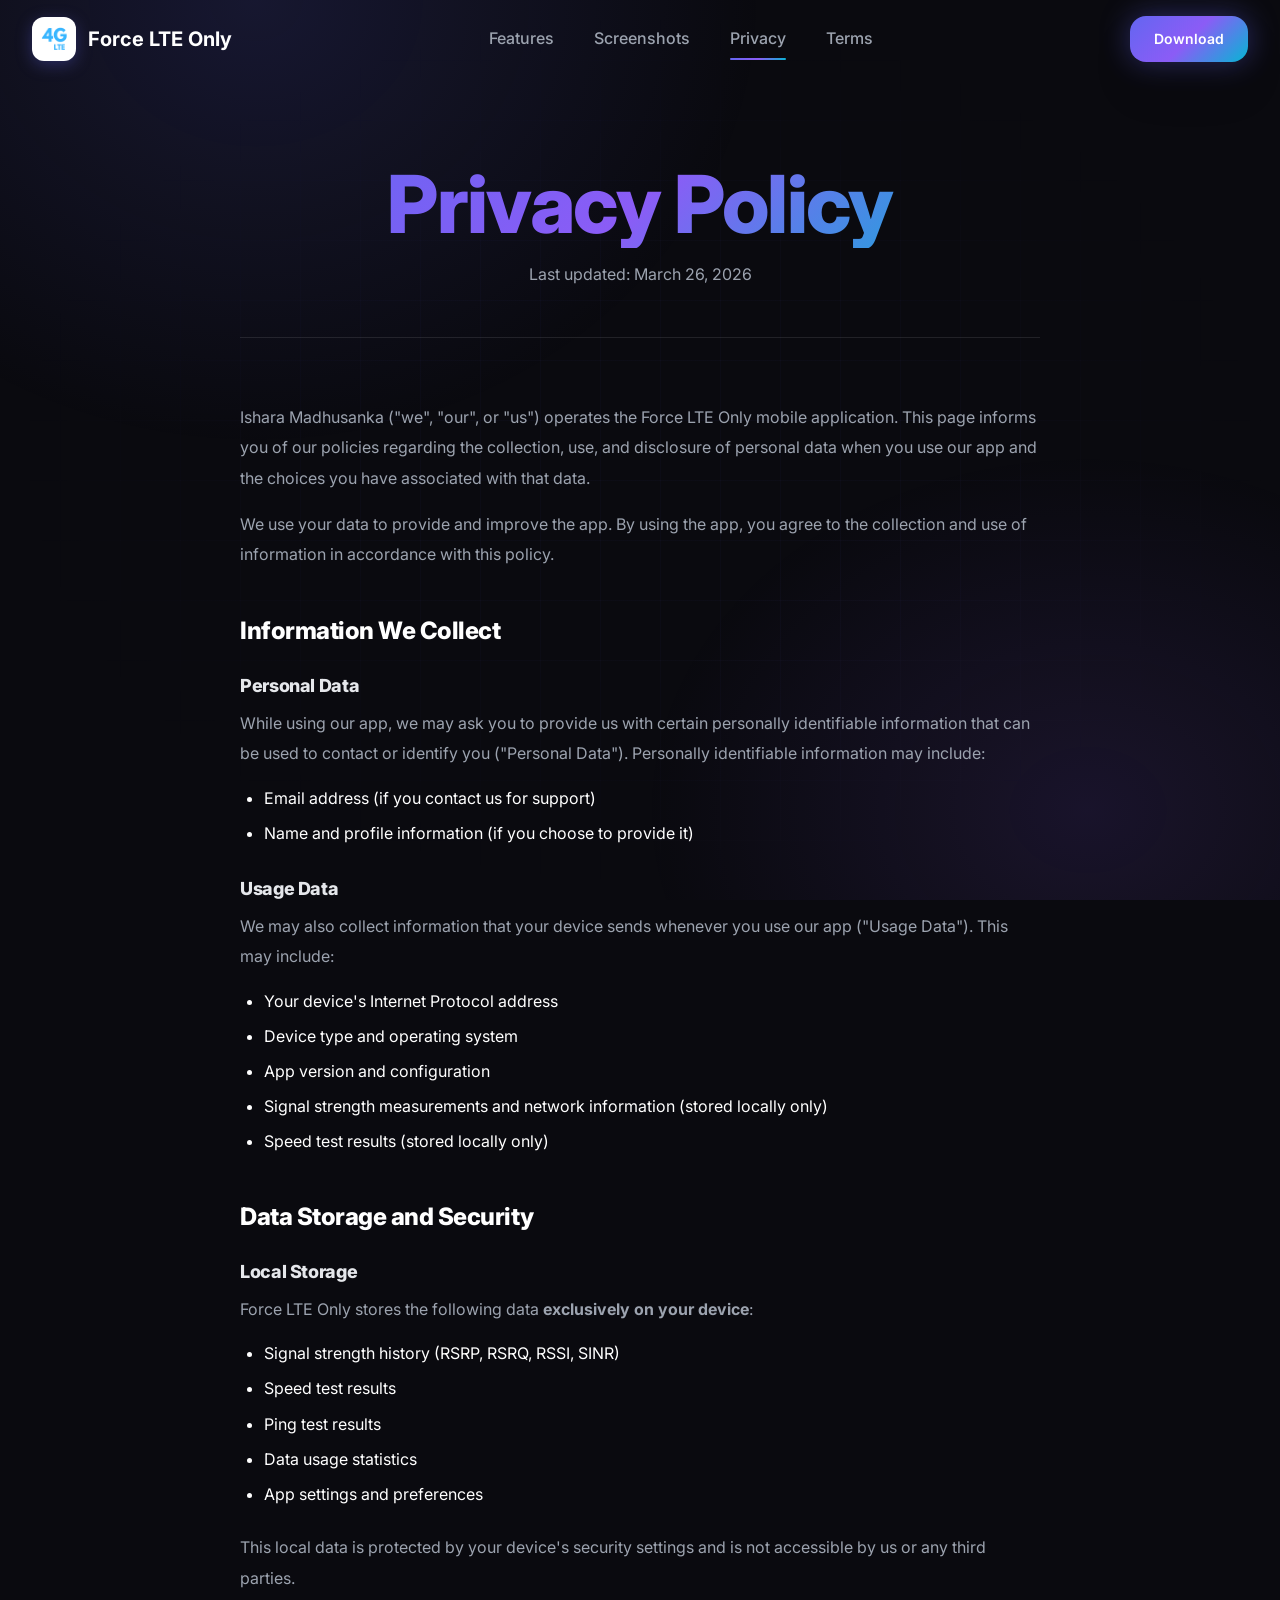
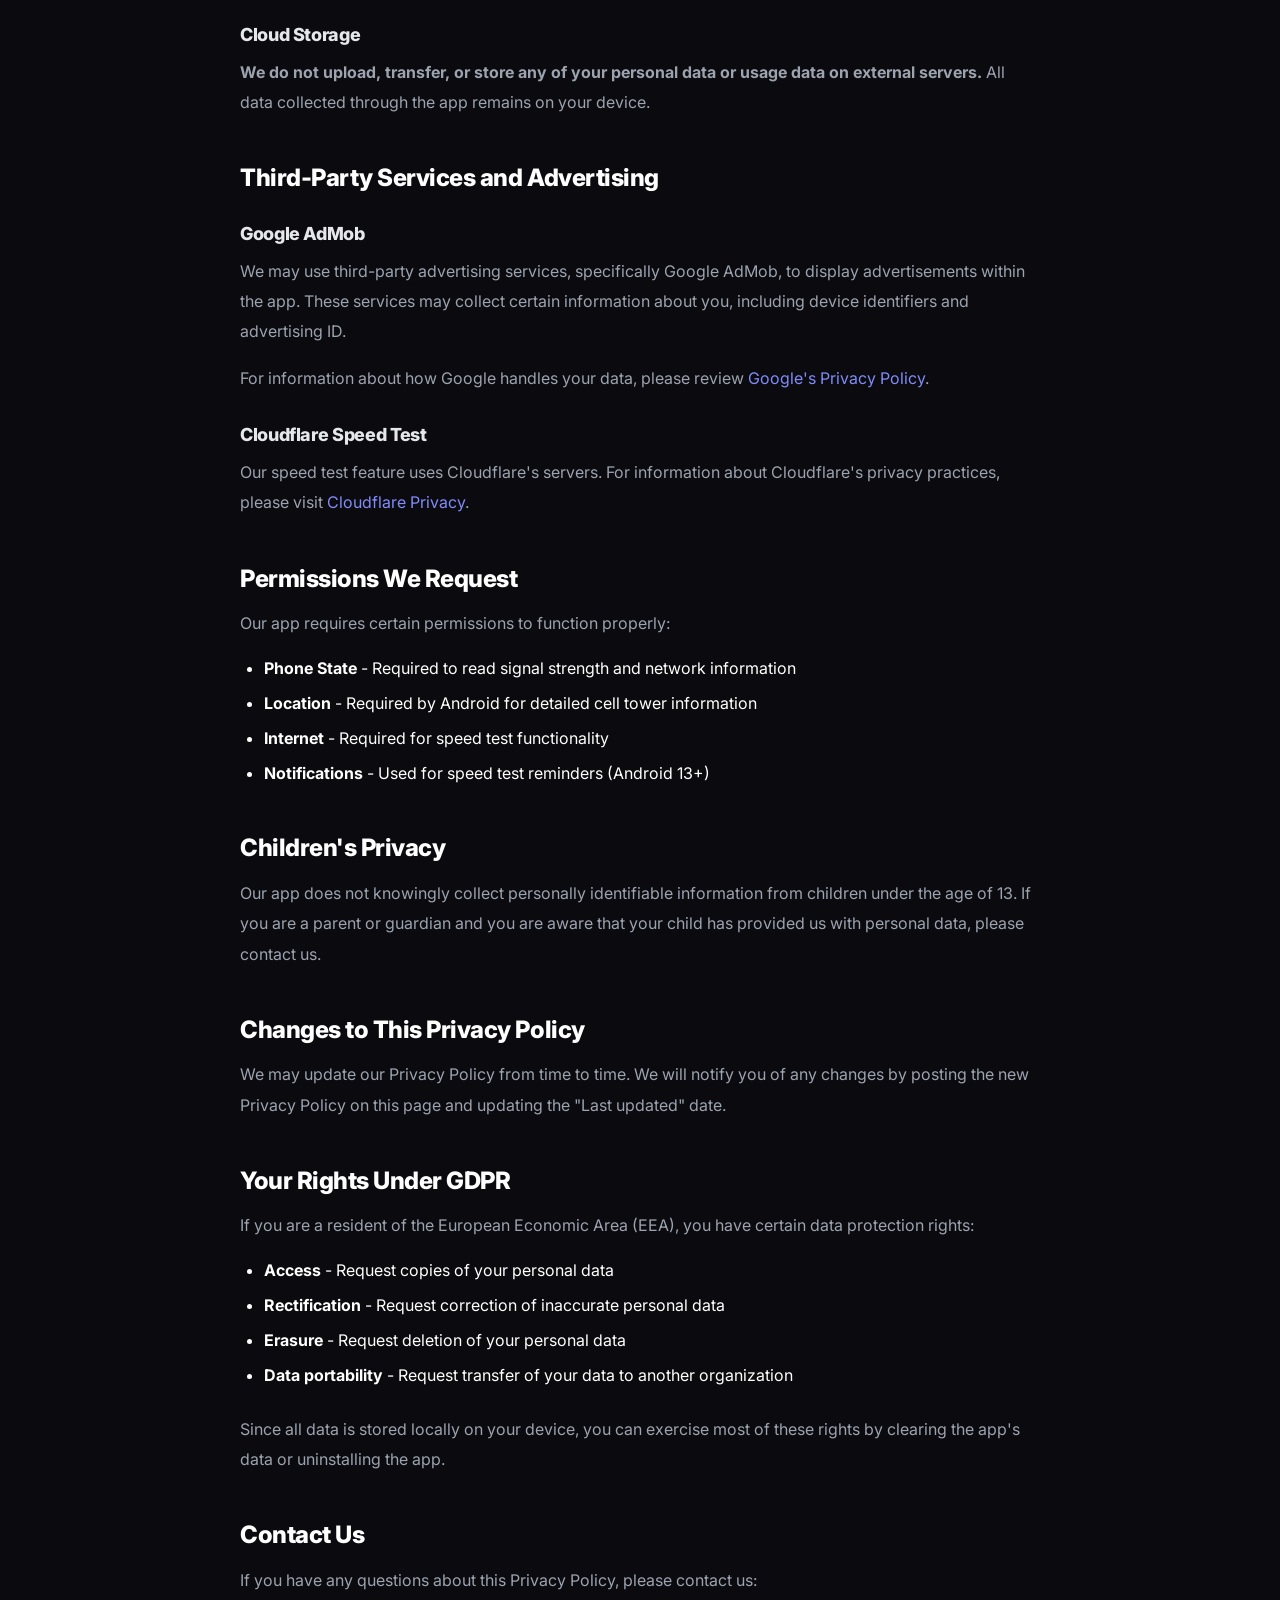
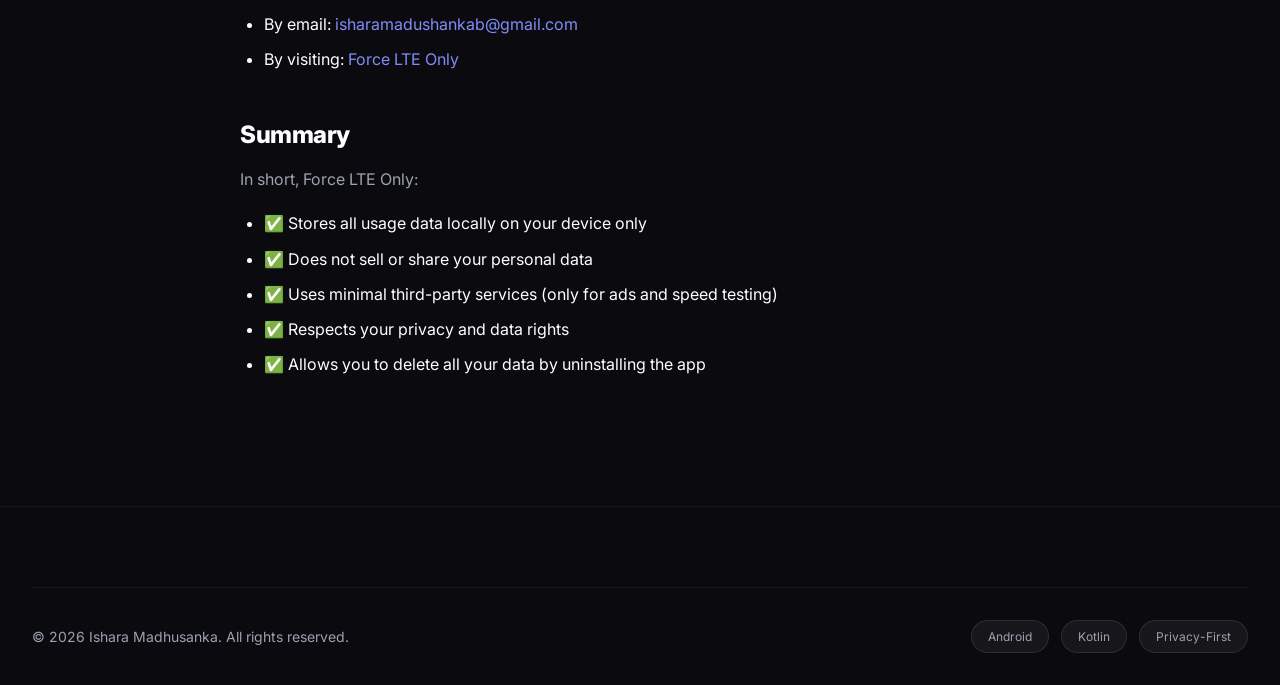
==== commit d5332adc: "docs: Update legal and copyright references from 'Pixel Eye' to 'Ishara Madhusanka' across the websi" ====
--- a/privacy.html
+++ b/privacy.html
@@ -52,7 +52,7 @@
                 </div>
 
                 <div class="legal-section">
-                    <p>Pixel Eye ("we", "our", or "us") operates the Force LTE Only mobile application. This page informs you of our policies regarding the collection, use, and disclosure of personal data when you use our app and the choices you have associated with that data.</p>
+                    <p>Ishara Madhusanka ("we", "our", or "us") operates the Force LTE Only mobile application. This page informs you of our policies regarding the collection, use, and disclosure of personal data when you use our app and the choices you have associated with that data.</p>
                     <p>We use your data to provide and improve the app. By using the app, you agree to the collection and use of information in accordance with this policy.</p>
                 </div>
 
@@ -164,7 +164,7 @@
     <footer class="footer">
         <div class="container">
             <div class="footer-bottom">
-                <p>&copy; 2026 Pixel Eye. All rights reserved.</p>
+                <p>&copy; 2026 Ishara Madhusanka. All rights reserved.</p>
                 <div class="footer-badges">
                     <span class="badge">Android</span>
                     <span class="badge">Kotlin</span>
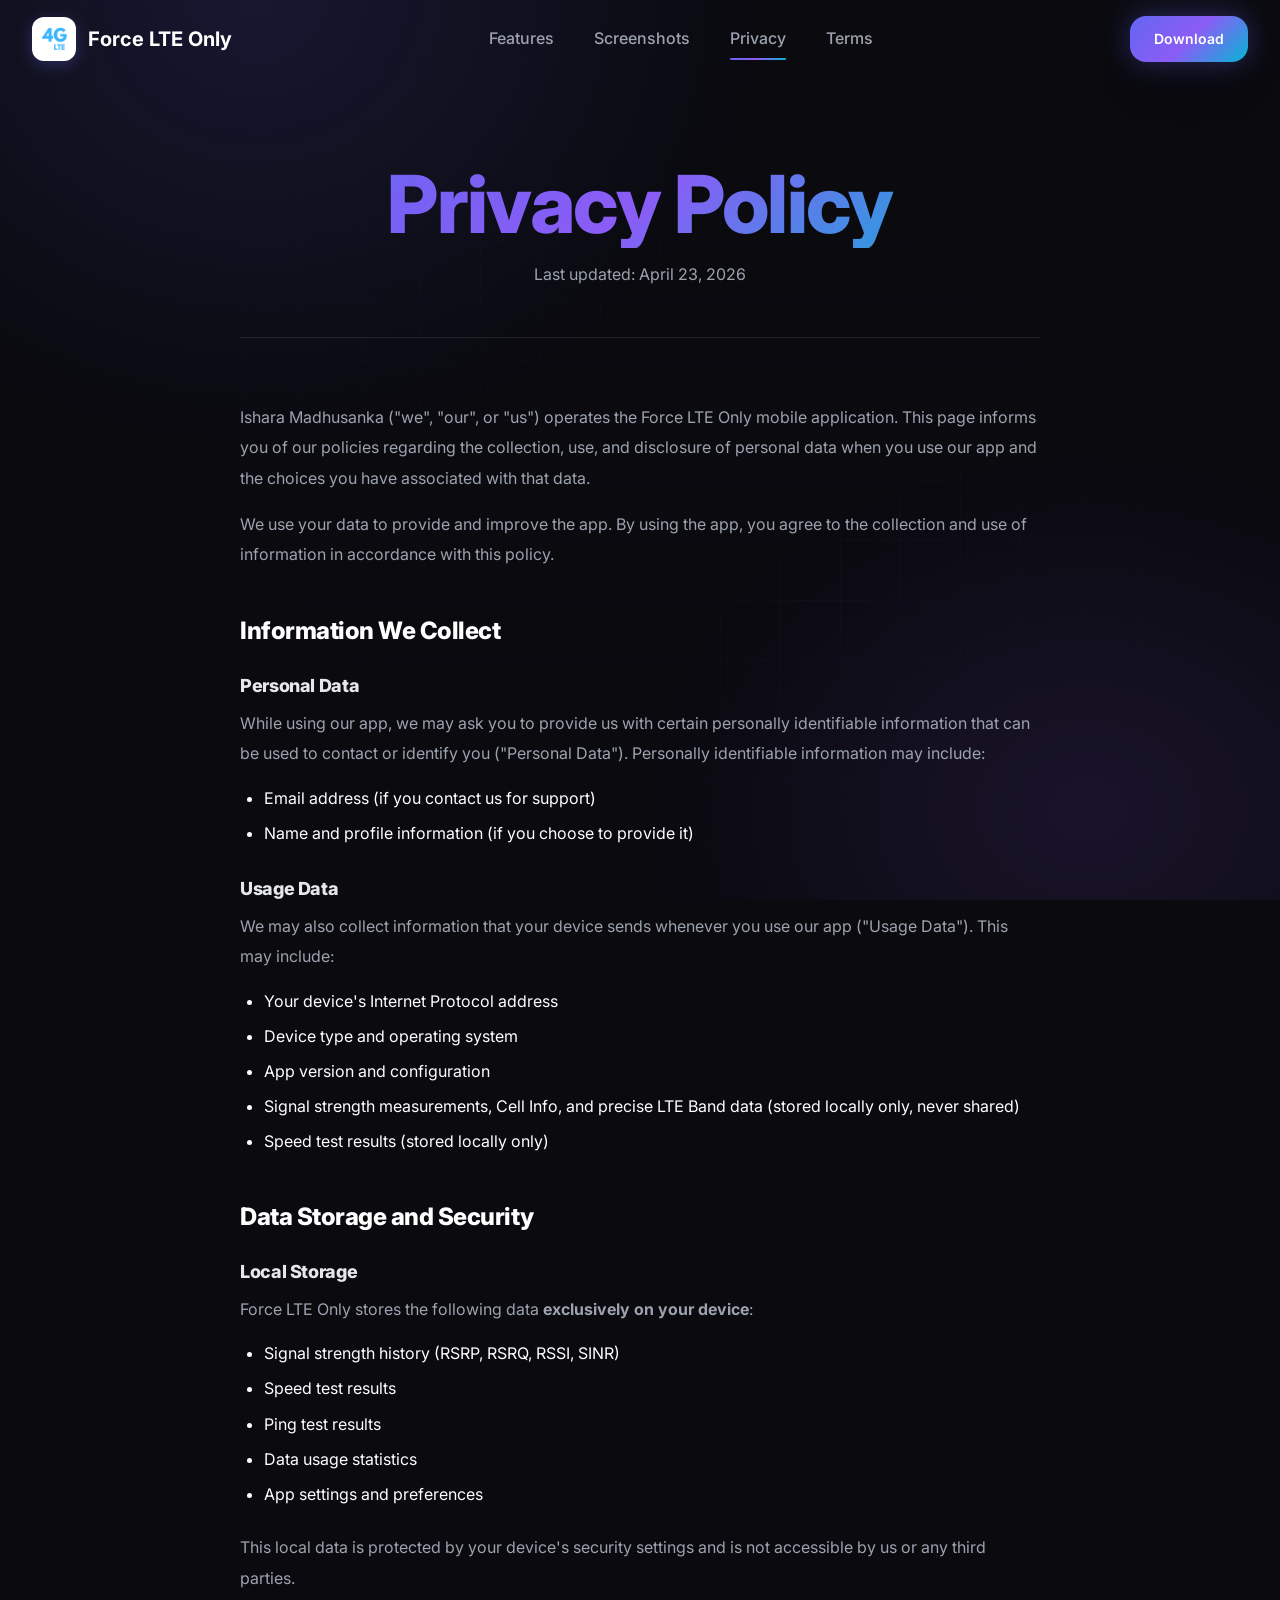
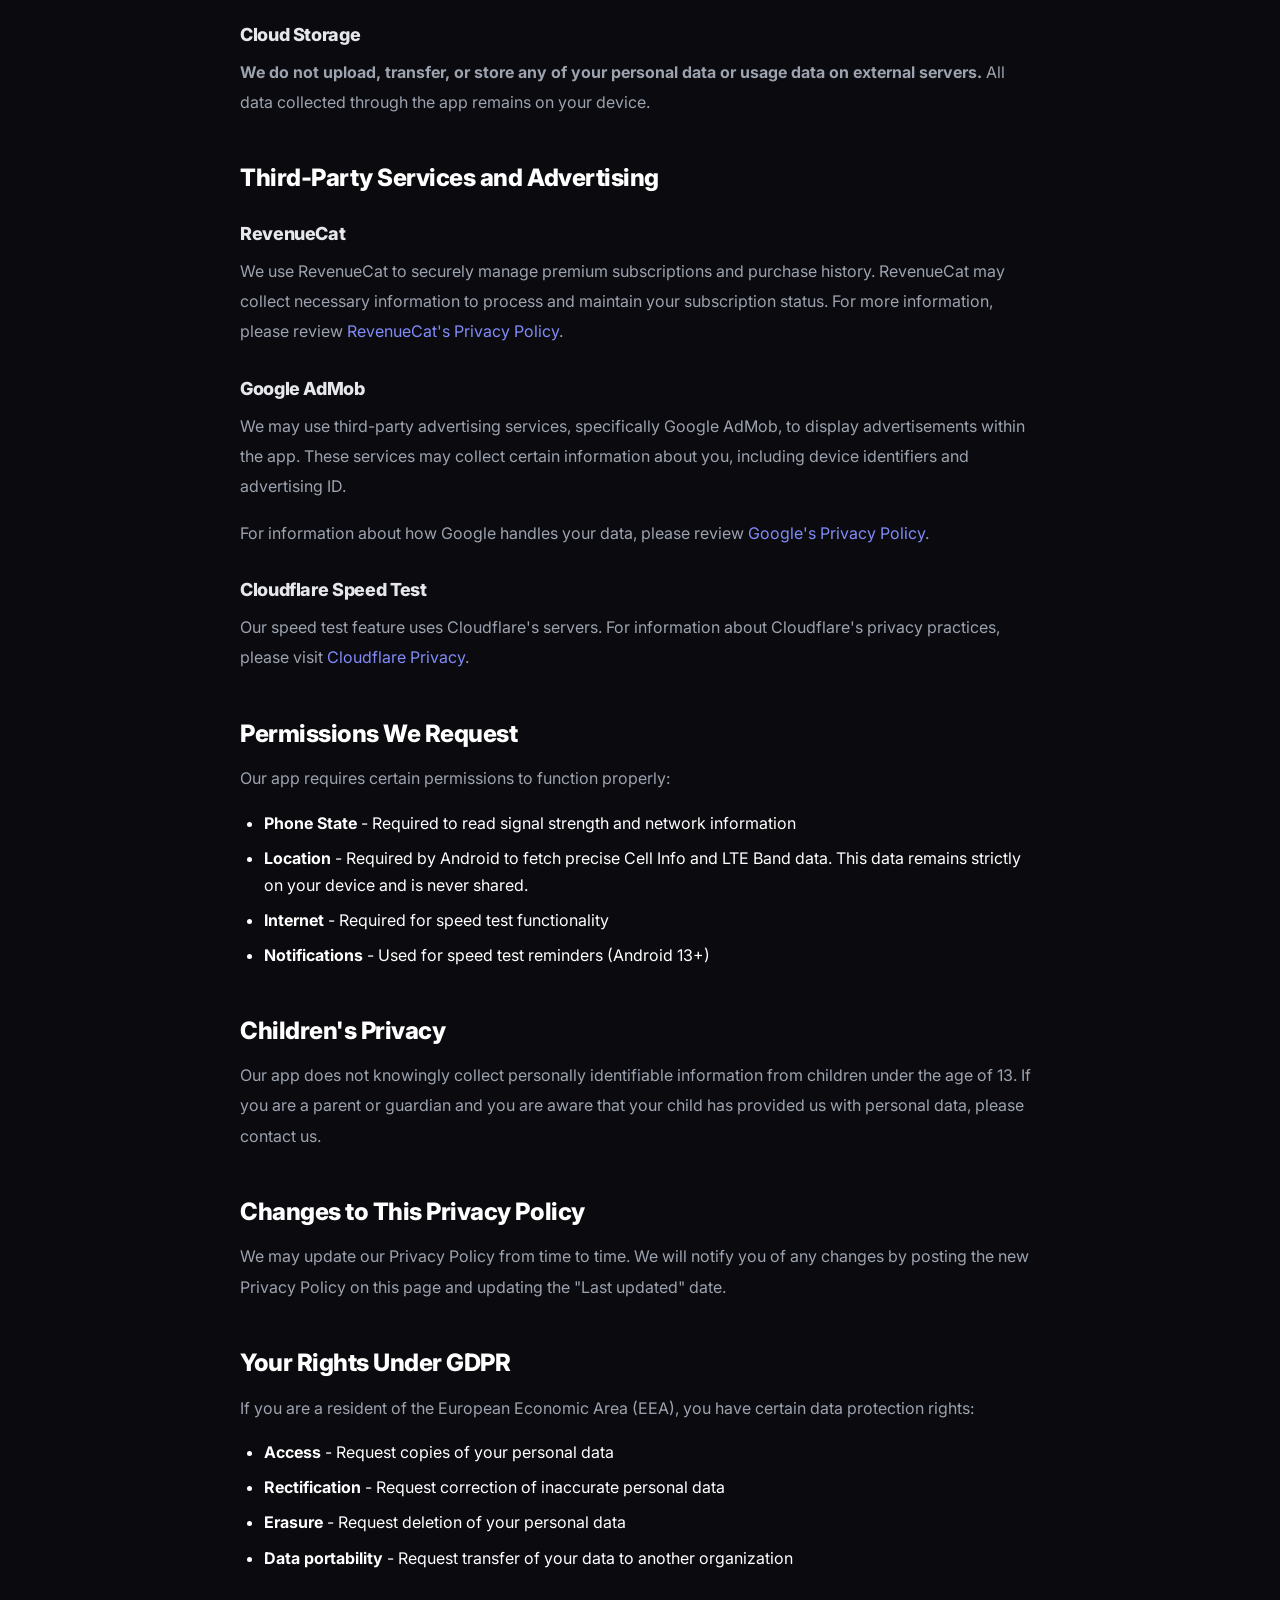
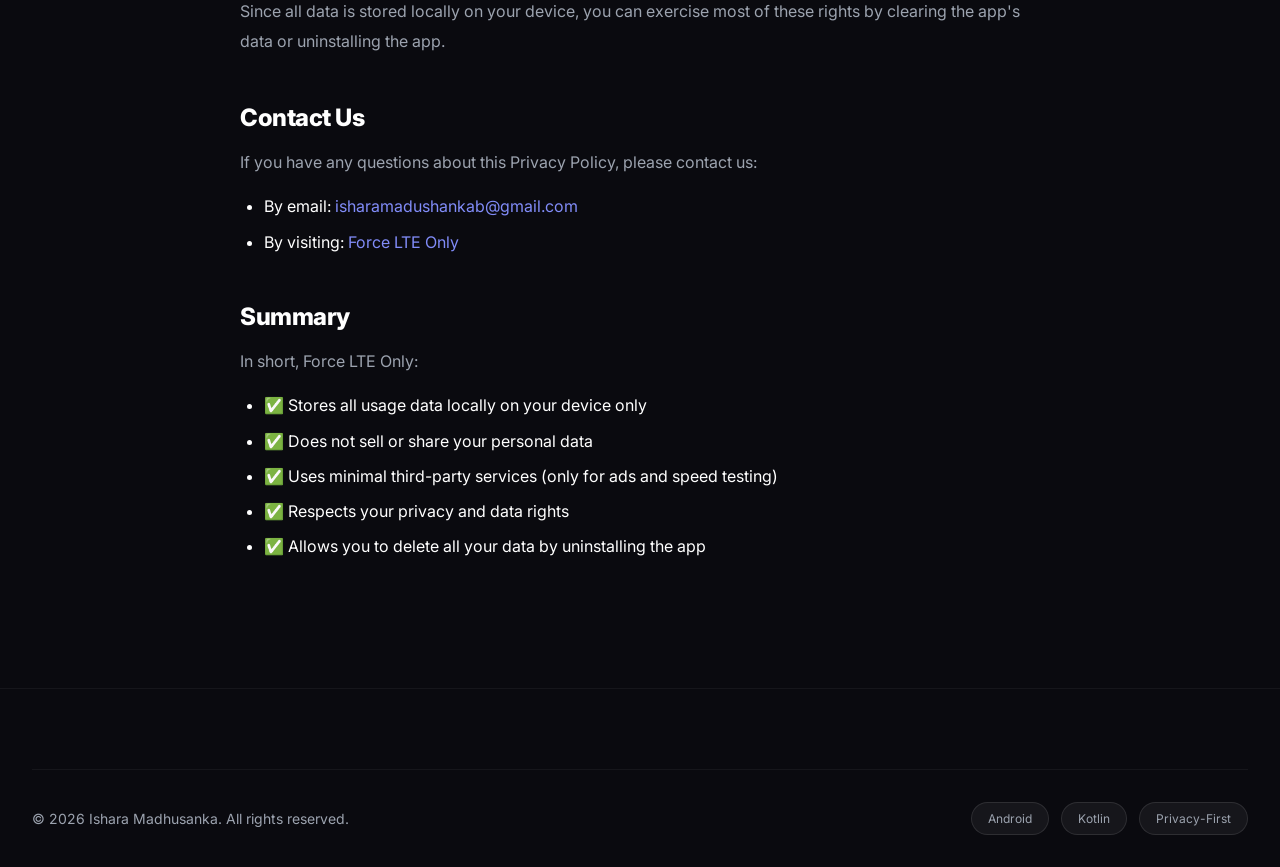
==== commit 1199b404: "feat: upgrade to v1.7, introduce premium pro features, and update privacy and terms for subscription" ====
--- a/privacy.html
+++ b/privacy.html
@@ -48,7 +48,7 @@
             <div class="legal-content fade-in">
                 <div class="legal-header">
                     <h1>Privacy Policy</h1>
-                    <p>Last updated: March 26, 2026</p>
+                    <p>Last updated: April 23, 2026</p>
                 </div>
 
                 <div class="legal-section">
@@ -71,7 +71,7 @@
                         <li>Your device's Internet Protocol address</li>
                         <li>Device type and operating system</li>
                         <li>App version and configuration</li>
-                        <li>Signal strength measurements and network information (stored locally only)</li>
+                        <li>Signal strength measurements, Cell Info, and precise LTE Band data (stored locally only, never shared)</li>
                         <li>Speed test results (stored locally only)</li>
                     </ul>
                 </div>
@@ -95,6 +95,9 @@
 
                 <div class="legal-section">
                     <h2>Third-Party Services and Advertising</h2>
+                    <h3>RevenueCat</h3>
+                    <p>We use RevenueCat to securely manage premium subscriptions and purchase history. RevenueCat may collect necessary information to process and maintain your subscription status. For more information, please review <a href="https://www.revenuecat.com/privacy" target="_blank">RevenueCat's Privacy Policy</a>.</p>
+
                     <h3>Google AdMob</h3>
                     <p>We may use third-party advertising services, specifically Google AdMob, to display advertisements within the app. These services may collect certain information about you, including device identifiers and advertising ID.</p>
                     <p>For information about how Google handles your data, please review <a href="https://policies.google.com/privacy" target="_blank">Google's Privacy Policy</a>.</p>
@@ -108,7 +111,7 @@
                     <p>Our app requires certain permissions to function properly:</p>
                     <ul>
                         <li><strong>Phone State</strong> - Required to read signal strength and network information</li>
-                        <li><strong>Location</strong> - Required by Android for detailed cell tower information</li>
+                        <li><strong>Location</strong> - Required by Android to fetch precise Cell Info and LTE Band data. This data remains strictly on your device and is never shared.</li>
                         <li><strong>Internet</strong> - Required for speed test functionality</li>
                         <li><strong>Notifications</strong> - Used for speed test reminders (Android 13+)</li>
                     </ul>
--- a/styles.css
+++ b/styles.css
@@ -38,7 +38,9 @@
 }
 
 /* Reset & Base */
-*, *::before, *::after {
+*,
+*::before,
+*::after {
     margin: 0;
     padding: 0;
     box-sizing: border-box;
@@ -92,15 +94,28 @@
 }
 
 /* Typography */
-h1, h2, h3, h4, h5, h6 {
+h1,
+h2,
+h3,
+h4,
+h5,
+h6 {
     font-weight: 800;
     line-height: 1.1;
     letter-spacing: -0.02em;
 }
 
-h1 { font-size: clamp(2.5rem, 7vw, 5rem); }
-h2 { font-size: clamp(2rem, 5vw, 3.5rem); }
-h3 { font-size: 1.5rem; }
+h1 {
+    font-size: clamp(2.5rem, 7vw, 5rem);
+}
+
+h2 {
+    font-size: clamp(2rem, 5vw, 3.5rem);
+}
+
+h3 {
+    font-size: 1.5rem;
+}
 
 p {
     color: var(--gray-400);
@@ -131,7 +146,7 @@
     left: -100%;
     width: 100%;
     height: 100%;
-    background: linear-gradient(90deg, transparent, rgba(255,255,255,0.2), transparent);
+    background: linear-gradient(90deg, transparent, rgba(255, 255, 255, 0.2), transparent);
     transition: var(--transition);
 }
 
@@ -205,8 +220,17 @@
 }
 
 @keyframes pulse {
-    0%, 100% { transform: scale(1) translate(0, 0); opacity: 1; }
-    50% { transform: scale(1.1) translate(5%, 5%); opacity: 0.8; }
+
+    0%,
+    100% {
+        transform: scale(1) translate(0, 0);
+        opacity: 1;
+    }
+
+    50% {
+        transform: scale(1.1) translate(5%, 5%);
+        opacity: 0.8;
+    }
 }
 
 .grid-pattern {
@@ -215,7 +239,7 @@
     left: 0;
     right: 0;
     bottom: 0;
-    background-image: 
+    background-image:
         linear-gradient(rgba(99, 102, 241, 0.03) 1px, transparent 1px),
         linear-gradient(90deg, rgba(99, 102, 241, 0.03) 1px, transparent 1px);
     background-size: 60px 60px;
@@ -387,7 +411,7 @@
     background-clip: text;
 }
 
-.hero-text > p {
+.hero-text>p {
     font-size: 1.25rem;
     margin-bottom: 2.5rem;
     max-width: 520px;
@@ -438,8 +462,15 @@
 }
 
 @keyframes float {
-    0%, 100% { transform: translateY(0) rotateY(-5deg) rotateX(5deg); }
-    50% { transform: translateY(-30px) rotateY(-5deg) rotateX(5deg); }
+
+    0%,
+    100% {
+        transform: translateY(0) rotateY(-5deg) rotateX(5deg);
+    }
+
+    50% {
+        transform: translateY(-30px) rotateY(-5deg) rotateX(5deg);
+    }
 }
 
 .phone-glow {
@@ -455,12 +486,12 @@
 }
 
 .phone-mockup {
-    width: 300px;
+    width: auto;
     height: 600px;
     background: linear-gradient(145deg, #2a2a3a 0%, #1a1a24 100%);
     border-radius: 45px;
     padding: 12px;
-    box-shadow: 
+    box-shadow:
         0 50px 100px -20px rgba(0, 0, 0, 0.8),
         0 0 0 1px rgba(255, 255, 255, 0.1),
         inset 0 1px 0 rgba(255, 255, 255, 0.1);
@@ -471,12 +502,13 @@
     height: 100%;
     background: linear-gradient(180deg, #1e1e28 0%, #16161e 100%);
     border-radius: 36px;
-    padding: 1.5rem;
     display: flex;
     flex-direction: column;
     gap: 1rem;
     color: var(--white);
     overflow: hidden;
+    justify-content: center;
+    align-items: center;
 }
 
 .phone-notch {
@@ -506,11 +538,25 @@
     transition: var(--transition);
 }
 
-.signal-bars .bar:nth-child(1) { height: 25%; }
-.signal-bars .bar:nth-child(2) { height: 50%; }
-.signal-bars .bar:nth-child(3) { height: 75%; }
-.signal-bars .bar:nth-child(4) { height: 100%; }
-.signal-bars .bar:nth-child(5) { height: 100%; }
+.signal-bars .bar:nth-child(1) {
+    height: 25%;
+}
+
+.signal-bars .bar:nth-child(2) {
+    height: 50%;
+}
+
+.signal-bars .bar:nth-child(3) {
+    height: 75%;
+}
+
+.signal-bars .bar:nth-child(4) {
+    height: 100%;
+}
+
+.signal-bars .bar:nth-child(5) {
+    height: 100%;
+}
 
 .signal-bars .bar.active {
     background: var(--success);
@@ -648,8 +694,13 @@
 }
 
 @keyframes marquee {
-    0% { transform: translateX(0); }
-    100% { transform: translateX(-50%); }
+    0% {
+        transform: translateX(0);
+    }
+
+    100% {
+        transform: translateX(-50%);
+    }
 }
 
 /* ==========================================
@@ -712,7 +763,7 @@
     inset: 0;
     border-radius: var(--radius-lg);
     padding: 1px;
-    background: linear-gradient(135deg, rgba(255,255,255,0.1), transparent 50%);
+    background: linear-gradient(135deg, rgba(255, 255, 255, 0.1), transparent 50%);
     mask: linear-gradient(#fff 0 0) content-box, linear-gradient(#fff 0 0);
     mask-composite: xor;
     -webkit-mask-composite: xor;
@@ -825,7 +876,7 @@
     left: 0;
     right: 0;
     padding: 1.5rem;
-    background: linear-gradient(transparent, rgba(0,0,0,0.9));
+    background: linear-gradient(transparent, rgba(0, 0, 0, 0.9));
     opacity: 0;
     transition: var(--transition);
 }
@@ -1173,15 +1224,15 @@
     .features-grid {
         grid-template-columns: repeat(2, 1fr);
     }
-    
+
     .screenshots-carousel {
         grid-template-columns: repeat(2, 1fr);
     }
-    
+
     .specs-grid {
         grid-template-columns: repeat(2, 1fr);
     }
-    
+
     .footer-grid {
         grid-template-columns: 1fr 1fr;
         gap: 3rem;
@@ -1193,29 +1244,29 @@
         grid-template-columns: 1fr;
         text-align: center;
     }
-    
-    .hero-text > p {
+
+    .hero-text>p {
         margin-left: auto;
         margin-right: auto;
     }
-    
+
     .hero-buttons {
         justify-content: center;
     }
-    
+
     .hero-stats {
         justify-content: center;
     }
-    
+
     .hero-visual {
         order: -1;
     }
-    
+
     .phone-mockup {
         width: 260px;
         height: 520px;
     }
-    
+
     .phone-container {
         animation: none;
     }
@@ -1237,64 +1288,64 @@
         gap: 2rem;
         z-index: 999;
     }
-    
+
     .nav-links.active {
         display: flex;
     }
-    
+
     .nav-links a {
         font-size: 1.5rem;
     }
-    
+
     .mobile-menu-btn {
         display: flex;
     }
-    
+
     .hero {
         padding-top: 6rem;
     }
-    
+
     .hero-buttons {
         flex-direction: column;
         align-items: center;
     }
-    
+
     .hero-stats {
         flex-wrap: wrap;
         gap: 2rem;
     }
-    
+
     .features-grid {
         grid-template-columns: 1fr;
     }
-    
+
     .screenshots-carousel {
         grid-template-columns: 1fr;
     }
-    
+
     .specs-grid {
         grid-template-columns: 1fr;
     }
-    
+
     .cta-buttons {
         flex-direction: column;
         align-items: center;
     }
-    
+
     .footer-grid {
         grid-template-columns: 1fr;
         gap: 2rem;
         text-align: center;
     }
-    
+
     .footer-brand p {
         max-width: none;
     }
-    
+
     .social-links {
         justify-content: center;
     }
-    
+
     .footer-bottom {
         flex-direction: column;
         gap: 1.5rem;
@@ -1306,21 +1357,21 @@
     html {
         font-size: 14px;
     }
-    
+
     .container {
         padding: 0 1.25rem;
     }
-    
+
     .phone-mockup {
         width: 220px;
         height: 440px;
     }
-    
+
     .feature-card {
         padding: 1.5rem;
     }
-    
+
     .spec-item {
         padding: 1.5rem;
     }
-}
+}
